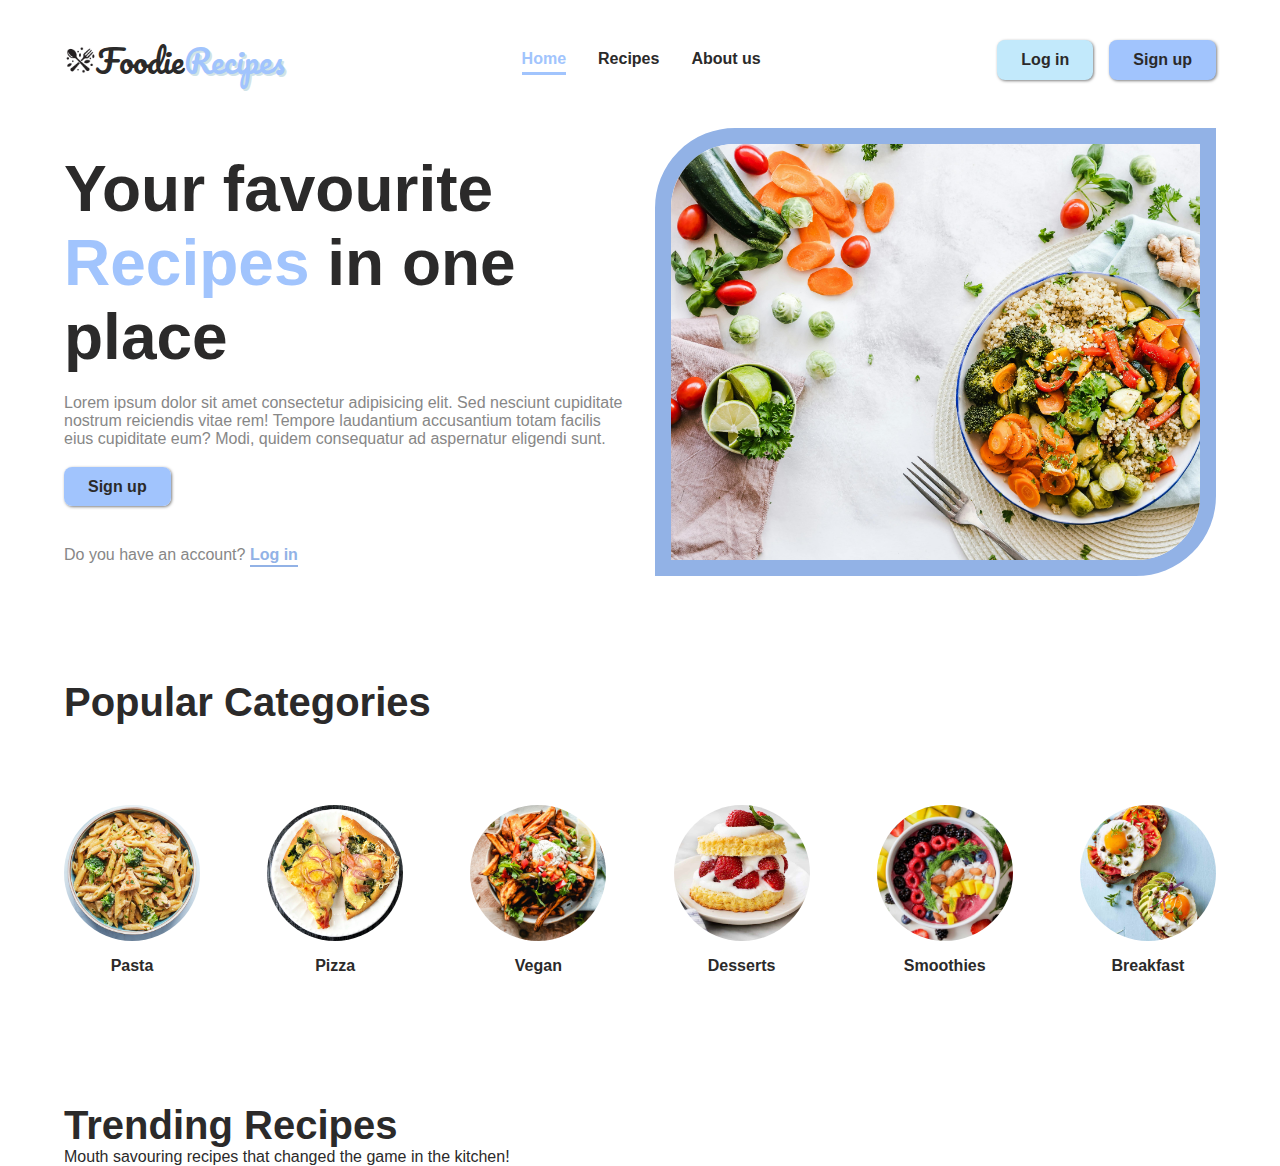
==== index.html @ ce4fb353 "categories section" ====
<!DOCTYPE html>
<html lang="en">
<head>
    <meta charset="UTF-8">
    <meta name="viewport" content="width=device-width, initial-scale=1.0">
    <link rel="stylesheet" href="https://cdnjs.cloudflare.com/ajax/libs/font-awesome/6.5.1/css/all.min.css" integrity="sha512-DTOQO9RWCH3ppGqcWaEA1BIZOC6xxalwEsw9c2QQeAIftl+Vegovlnee1c9QX4TctnWMn13TZye+giMm8e2LwA==" crossorigin="anonymous" referrerpolicy="no-referrer" />
    <link rel="stylesheet" href="/css/styles.css">
</head>
<body>
    <!-- NavBar -->
    <nav class="navbar">
        <div class="nav__container container flex-row div-center">
            <a href="index.html" class="nav__logo flex-row div-center"> <img src="/assets/foodie-logo.png" alt="logo"> Foodie<span>Recipes</span></a>
            <ul class="flex-row nav__items nav__details">
                <li class="nav__items-active home"><a href="/">Home</a></li>
                <li class="nav__items-inactive"><a href="/recipe.html">Recipes</a></li>
                <!-- <li><a href="/contact.html">Contact</a></li> -->
                <li class="nav__items-inactive"><a href="/about.html">About us</a></li>
            </ul>
            <ul class="flex-row nav__login nav__details">
                <li class="nav__login-btns flex-row nav__details">
                    <a href="sign-in.html" class="login__buttons login__btn">Log in</a>
                    <a href="sign-up.html" class="login__buttons signup__btn">Sign up</a>
                </li>
                <li class="nav__profile hidden">
                     <div class="avatar">
                         <img src="/assets/avatar2.jpg" alt="avatar" draggable="false" class="rounded">
                     </div>
                     <ul class="flex-column">
                         <li><a href="dashboard.html" class="nav__dash">Dashboard</a></li>
                         <li><a href="logout.html" class="nav__logout">Logout</a></li>
                     </ul>
                </li>
            </ul>
            <div class="nav__resp-btns">
                <button class="open__nav-btn"><i class="fa-solid fa-bars-staggered"></i></button>
                <button class="close__nav-btn hidden"><i class="fa-solid fa-xmark"></i></button>
            </div>
        </div>
    </nav>
     <!-- NavBar Ends-->
     <!--Header -->
     <header class="container header__container flex-row ">
         <section class="header__left">
             <h1>Your favourite <span> Recipes</span> in one place</h1>
             <p>Lorem ipsum dolor sit amet consectetur adipisicing elit. Sed nesciunt cupiditate nostrum reiciendis vitae rem! Tempore laudantium accusantium totam facilis eius cupiditate eum? Modi, quidem consequatur ad aspernatur eligendi sunt.</p>
                <a href="sign-up.html" class="header__login-btn div-center">Sign up</a>
             <p>Do you have an account? <a href="sign-in.html">Log in</a></p>

         </section>
         <section class="header__right flex-row div-center">
            <div>
               <img src="assets/headerimg.jpg" alt="header-img">
            </div>
       </section>

     </header>
     <!-- Header Ends -->
     <!-- categories section -->
     <section class="container categories__container cont__section">
         <h2>Popular Categories</h2>
         <section class="flex-row space-between cat-items ">
            <div class="flex-column div-center cat-item">
                <div>
                    <img src="assets/pasta.webp" alt="cat-img1">
                </div>
                <span>Pasta</span>
            </div>
            <div class="flex-column div-center cat-item">
                <div>
                    <img src="/assets/pizza.jpg" alt="cat-img2">
                </div>
                <span>Pizza</span>
            </div>
            <div class="flex-column div-center cat-item">
                <div>
                    <img src="assets/vegan.jpg" alt="cat-img3">
                </div>
                <span>Vegan</span>
            </div>
            <div class="flex-column div-center cat-item">
                <div>
                    <img src="assets/desserts.jpg" alt="cat-img4">
                </div>
                <span>Desserts</span>
            </div>
            <div class="flex-column div-center cat-item">
                <div>
                    <img src="assets/smoothie.jpg" alt="cat-img5">
                </div>
                <span>Smoothies</span>
            </div>
            <div class="flex-column div-center cat-item">
                <div>
                    <img src="assets/breakfast.jpg" alt="cat-img6">
                </div>
                <span>Breakfast</span>
            </div>
         </section>
     </section>
         <!-- categories section  Ends-->
         <!-- Trending categories -->
         <section class="container cont__section trending__container">
            <h2>Trending Recipes</h2>
            <p>Mouth savouring recipes that changed the game in the kitchen!</p>
            <section class="trending__recipes">
                 <div>
                    
                 </div>
            </section>
         </section>
         <!-- Trending categories Ends-->
     <script src="/javascript/main.js"></script>
</body>
</html>
---- css/styles.css ----
@import url('https://fonts.googleapis.com/css2?family=Pacifico&display=swap');

/* custom styling */
body, *{
    padding: 0;
    margin: 0;
    /* overflow-x: hidden; */
    box-sizing: border-box;
    text-decoration: none;
    color: #2b2a2a;
    list-style: none;
    appearance: none;
    outline: none;
}


:root {
    --pacifico: "Pacifico", cursive;
    --sky: linear-gradient(120deg, #a1c4fd 0%, #c2e9fb 100%);
    --transition: all 300ms ease;
    --container-width-lg: 90%;
    --container-width-md: 95%;
    --form-width: 40%;

}

body{
    font-family: "Inter", sans-serif; 
}

/* General styles */

img{
    width: 100%;
    height: 100%;
}

h1{
    font-size: 4rem;
}

h2{
    font-size: 2.5rem;
}

.rounded{
    border-radius: 50%;
}

.flex-row,.flex-column, .flex-wrap{
    display: flex;
}

.flex-row{
    flex-direction: row;
}

.flex-column{
    flex-direction: column;
}

.flex-wrap{
    flex-wrap: wrap;
}

.space-between{
    justify-content: space-between;
    width: 100%;
}

.div-center{
    justify-content: center;
    align-items: center;
}

.container{
    width: var(--container-width-lg);
    max-width: 1800px;
    margin-inline: auto;
}

.cont__section{
    margin-top: 8rem ;
}

.hidden, .nav__resp-btns{
    display: none;
}

/* Navbar style */

.nav__container{
    justify-content: space-between;
    padding: 2rem 0;
    position: relative;
}

.nav__container a{
    color: #2b2a2a;
}
.nav__logo{
    font-family: var(--pacifico);
    font-size: 2rem;
}
.nav__logo img{
    width: 2rem;
    height: 2rem;
}

.nav__logo span{
    color: #a1c4fd;
    text-shadow: 2px 2px #d0e3e7;
}

.nav__items{
  gap: 32px;
  font-weight: 600;
}

.nav__items li{
    position: relative;
    padding: 4px 0;
    transition: var(--transition);
}

  
.nav__items-inactive::after {
  content: '';
  position: absolute;
  bottom: 0;
  left: 0;
  height: 3px;
  width: 100%;
  background-color: #a1c4fd;
  transform-origin: center;
  transform: scaleX(0);
  transition: transform 300ms;
}

.nav__items-inactive:hover a, .nav__items-active a{
    color: #a1c4fd;
}
.nav__items-inactive:hover::after {
  
  transform: scaleX(1);
}
  
.nav__items-active{
border-bottom: 3px solid #a1c4fd ;
}

.login__buttons, .header__login-btn{
    border: none;
    border-radius: 8px;
    padding: 0.7rem 1.5rem;
    cursor: pointer;
    background: #a1c4fd;
    font-weight: 600;
    box-shadow:  1px 1px 3px rgba(0, 0, 0, 0.5);
    transition: var(--transition);
}


.login__btn{
    background: #c2e9fb;
    margin-right: 1rem;
}

.login__btn:hover{
border: 2px solid #a1c4fd;
}

.signup__btn:hover, .header__login-btn:hover{
    border: 2px solid #c2e9fb;
    background: #92b2e6;
}
 .avatar{
    width: 3rem;
    height: 3rem;
    border-radius: 50%;
    border: 0.2rem solid #a1c4fd;
}

.nav__profile{
    position: relative;
    cursor: pointer;
    
}


.nav__profile ul{
    position: absolute;
    top: 125%;
    right: 0;
    box-shadow:  0 5px 5px rgba(0, 0, 0, 0.4);
    background: #a1c4fd;
    border-radius: 12px;
    visibility: hidden;
    opacity: 0;
    transition: var(--transition);
}

.nav__profile:hover > ul {
    visibility: visible;
    opacity: 1;
}


.nav__profile ul li a{
    padding: 1rem;
    display: block;
    width: 100%;
    font-weight: 600;
    transition: var(--transition);
   
}

.nav__dash{
    border-top-left-radius: 12px;
    border-top-right-radius: 12px;  
}

.nav__logout{
    border-bottom-left-radius: 12px;
    border-bottom-right-radius: 12px;  
}


.nav__profile ul li a:hover{
background: #c2e9fb;
    
}

/* Header styles */

.header__container{
    margin-top: 2rem ;
    justify-content: space-between;
    gap: 30px;
}

.header__container section{
    flex-basis: 50%;
    height: 25rem;
}
.header__left h1 span{
    color: #a1c4fd;
}

.header__left p{
    margin: 20px 0 30px 0;
    color: #878787;
}

.header__left p+a+p{
  margin-top: 50px;
    color: #878787;
}

.header__left p+a+p > a{
   color: #92b2e6;
   font-weight: 700;
   border-bottom: 2px solid #92b2e6;
   padding-bottom: 2px;
  }

  .header__right div{
    height:28rem ;
    width: 100%;
    border: 1rem solid #92b2e6;
    border-top-left-radius: 5rem;
    border-bottom-right-radius:5rem ;
    overflow: hidden;
  }

  .header__right div img{
    object-fit: cover;
}

  .header__right div:hover img{
  filter: saturate(0);
  transition: filter 500ms ease;
  }


  /* Categories section */
  .cat-items{
    margin-top: 5rem;
  }

  .cat-item{
    gap: 1rem;
    font-weight: bold;
  }

  .cat-item div{
    width: 8.5rem;
    height: 8.5rem;
  }

  .cat-item div, .cat-item div>img{
    border-radius: 50%;
  }



/* Media queries medium devices */
@media screen and (max-width: 1024px) {
    h1{
        font-size: 3rem;
     }

     h2{
        font-size: 1.7rem;
     }
    .container{
        width: var(--container-width-md);
    }

    .cont__section{
        margin-top: 4rem ;
    }

    /* navbar */
    .nav__container{
        padding: 1.25rem 0;
    }
    .nav__resp-btns{
             display: block;
    }

    .nav__resp-btns button{
        background: #c2e9fb;
        font-size: 1.5rem;
        border: none;
         cursor: pointer;
         width: 2.5rem;
         height: 2.5rem;
         border-radius: 50%;
         transition: var(--transition);
    }

    .nav__resp-btns i{
        color: #92b2e6; 
      
    }

    .nav__resp-btns button:hover{
        background: #afd3e2;
    }

    .nav__resp-btns button:hover i{
        color: #7d98c4; 
    }

    .nav__items,  .nav__login, .nav__login-btns{
        display: none;
      flex-direction: column; 
      align-items: center; 
      gap: 20px;
      position: absolute;
      top: 100%;
      right: 0px;
      width: 100%;
      background: #c2e9fb;
      transition: var(--transition);
    }

  .nav__items,  .nav__login{
        padding-top:20px 
    }

    .nav__items li{
        padding: 0;
    }

    .nav__login{
        position: absolute;
       top: 215%;
    }
   .login__btn{
        margin: auto;
    }

    .nav__items-inactive::after {
        content: none;
      }

      .nav__items-active, .nav__items-active a{
        border-bottom: none;
        color: black;
    }

    .login__buttons, .login__btn, .login__btn:hover,   .signup__btn:hover {
        border: none;
        padding: 0;
        background: transparent;
        color: black;
        box-shadow:  none;
        margin: 0;
    }
    
    .signup__btn, .nav__profile{
        padding-bottom: 20px;
    }

    .nav__profile ul{
        right: -50%;
    }

    /* Header styles */
    .header__container{
       flex-direction: column-reverse;
    }

    .header__container p, .header__left p+a+p{
        margin: 1rem 0;
    }

    .header__login-btn{
        display: flex;
        padding: 12px ;
        width: 106px;
        margin: 1rem 0;
    }

    /*____ Categories styles____ */

    .cat-items{
        margin-top: 3rem;
        justify-content: flex-start;
        flex-wrap: wrap;
        gap: 2rem;
    }

    .cat-item div{
        width: 6rem;
        height: 6rem;
      }

      
}

/* Media queries small devices */
@media screen and (max-width: 500px) {
    h1{
        font-size: 2rem;
    }

    h2{
        font-size: 1.5rem;
    }
    p, .cat-item>span{
        font-size: 14px;
        line-height: 1.5;
    }

    .cont__section{
        margin-top: 2rem ;
    }
    /* Navbar */
    .nav__logo{
        font-size: 1.5rem;
    }
    .nav__logo img{
        width: 1.5rem;
        height: 1.5rem;
    }

    .nav__resp-btns button{
        font-size: 1rem;
         width: 2rem;
         height: 2rem;
    }

    .nav__login{
       top: 235%;
    }

    /* Header styles */
 .header__right div{
    max-height: 20rem;
      }

      /*____ Categories styles____ */
    .cat-item div{
        width: 4.8rem;
        height: 4.8rem;
      }


}
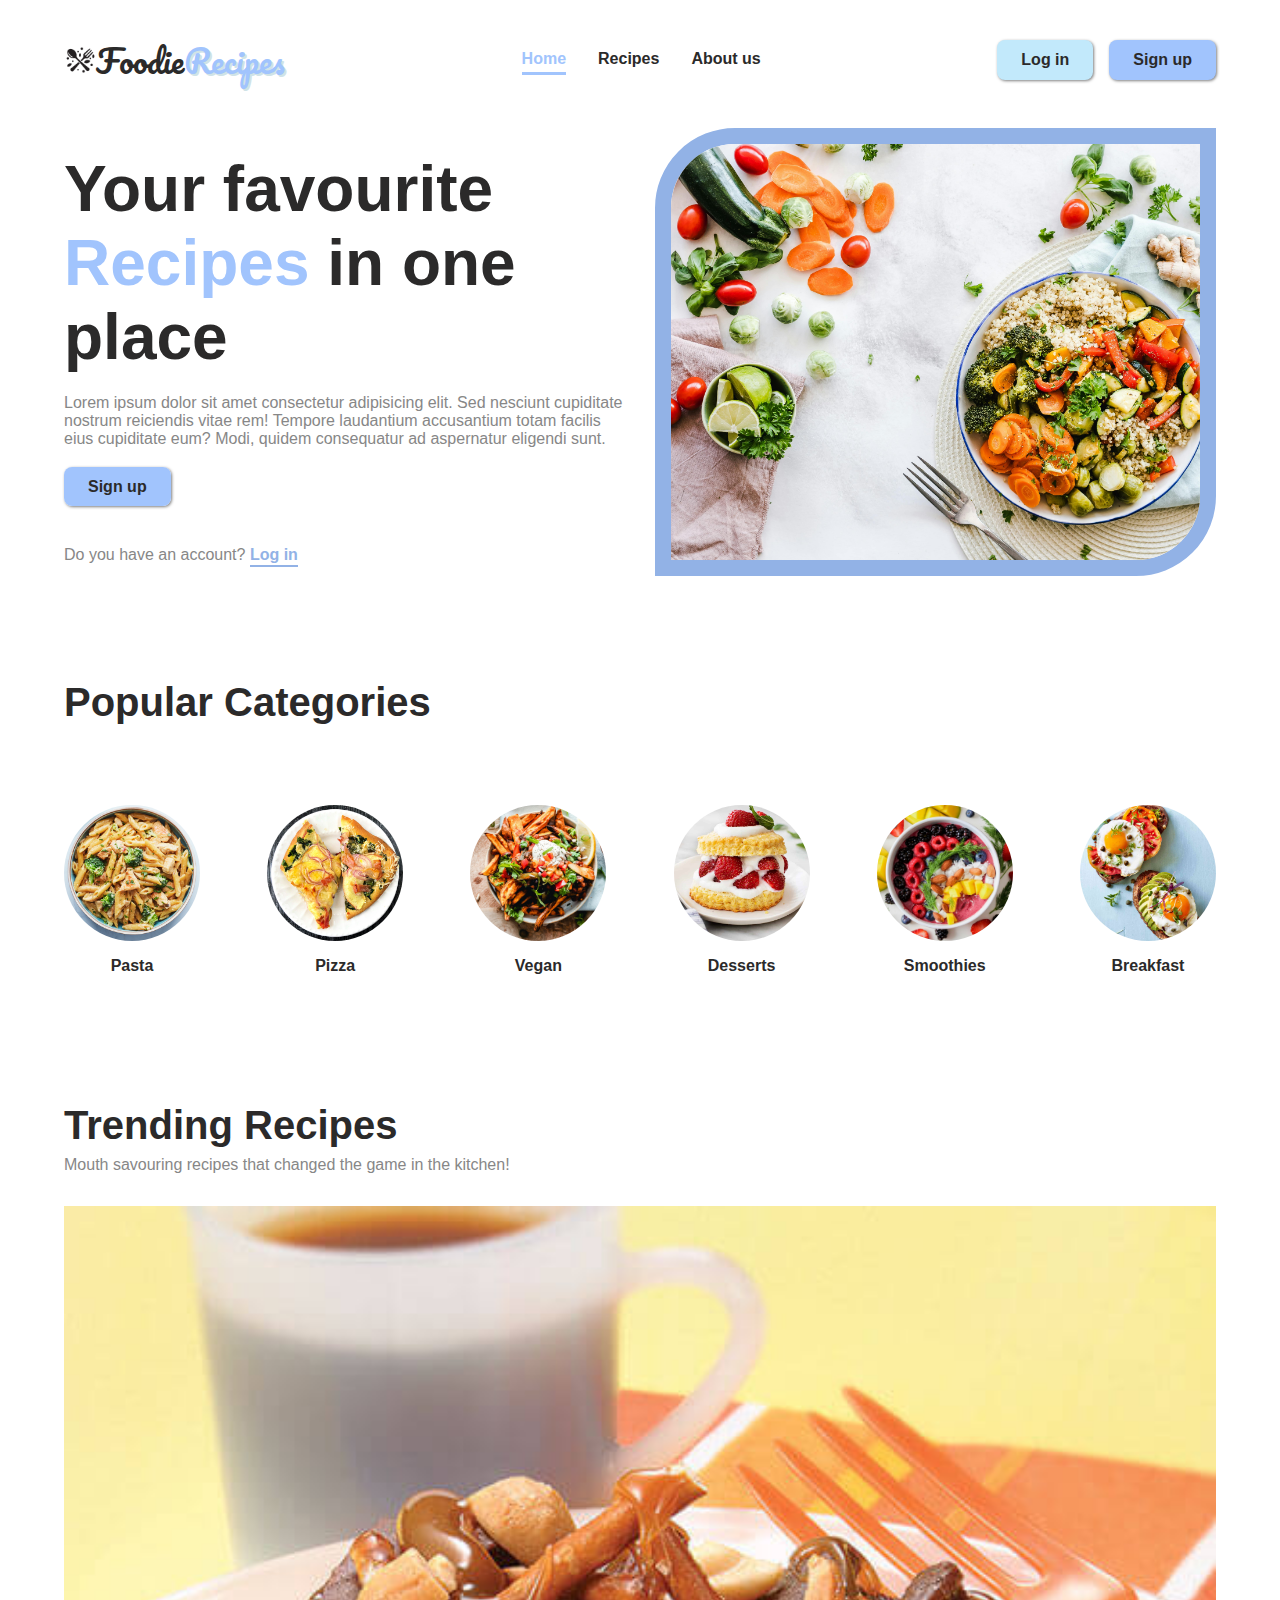
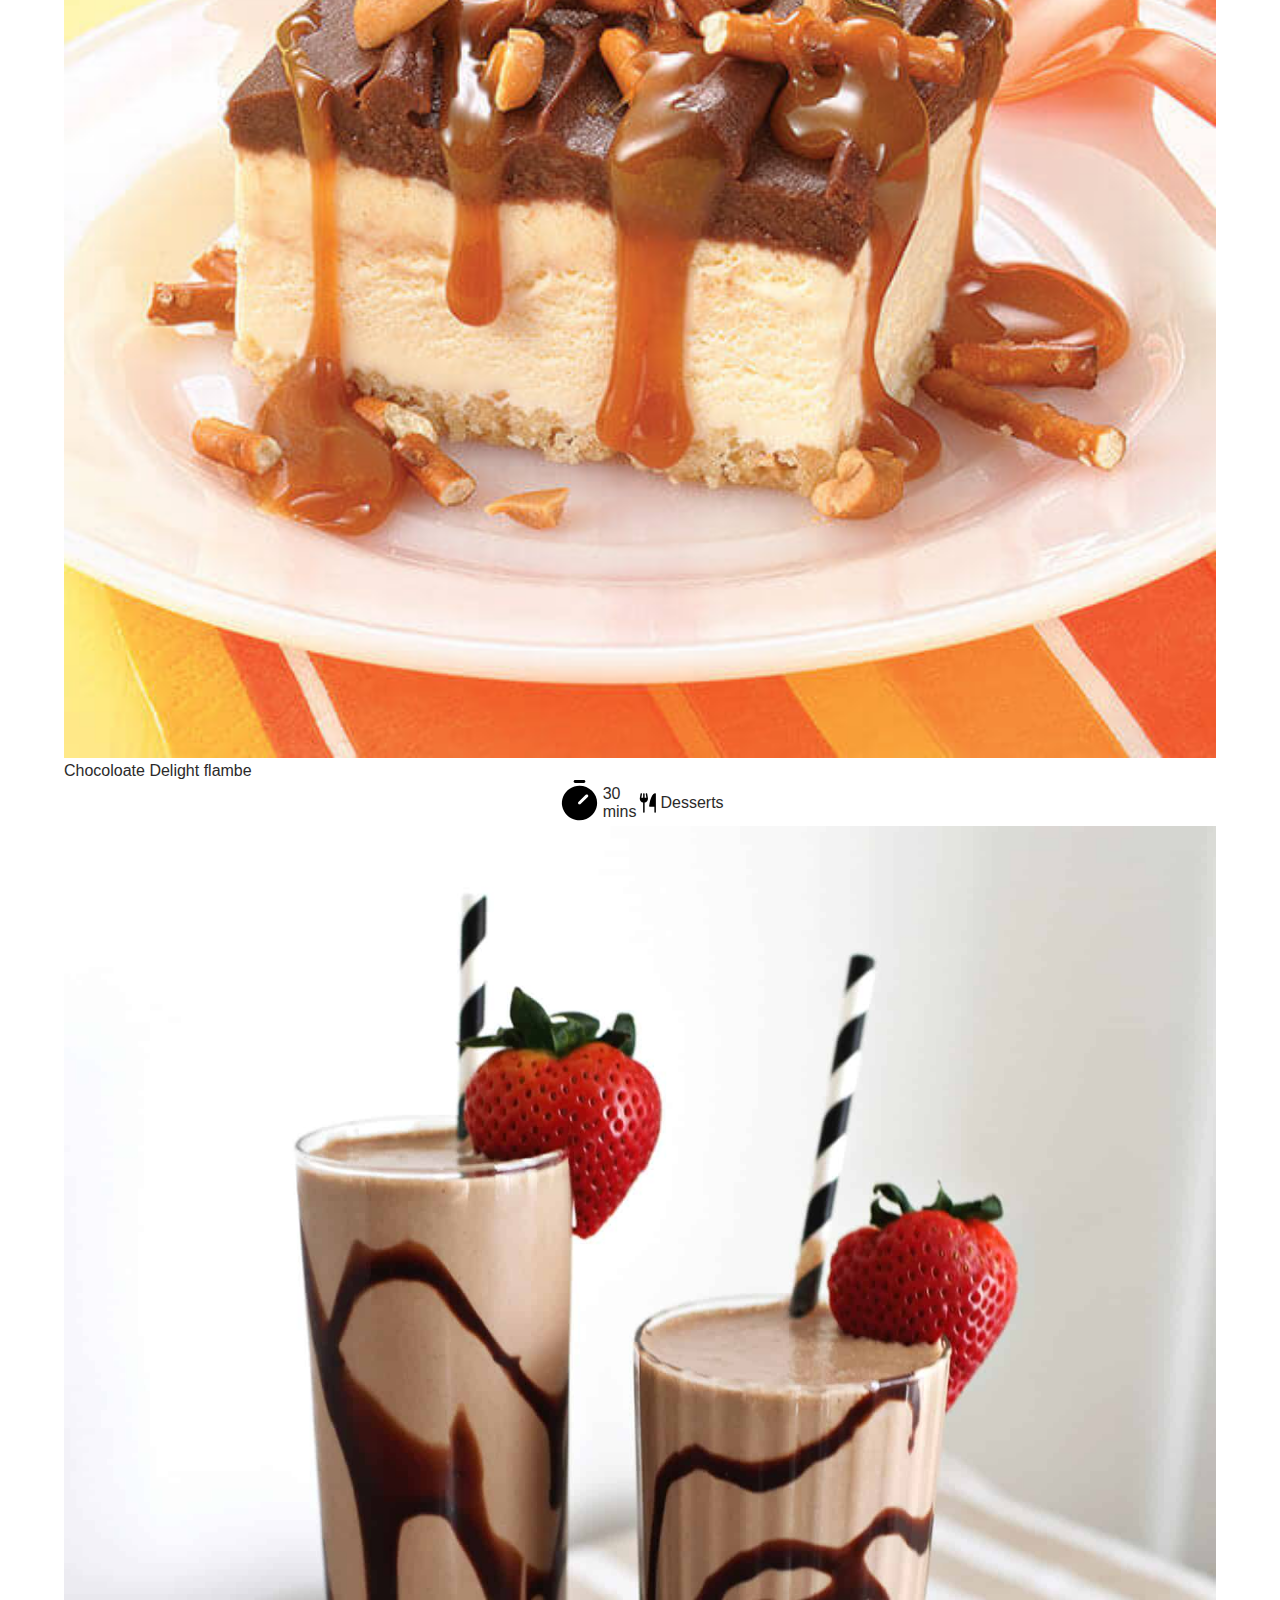
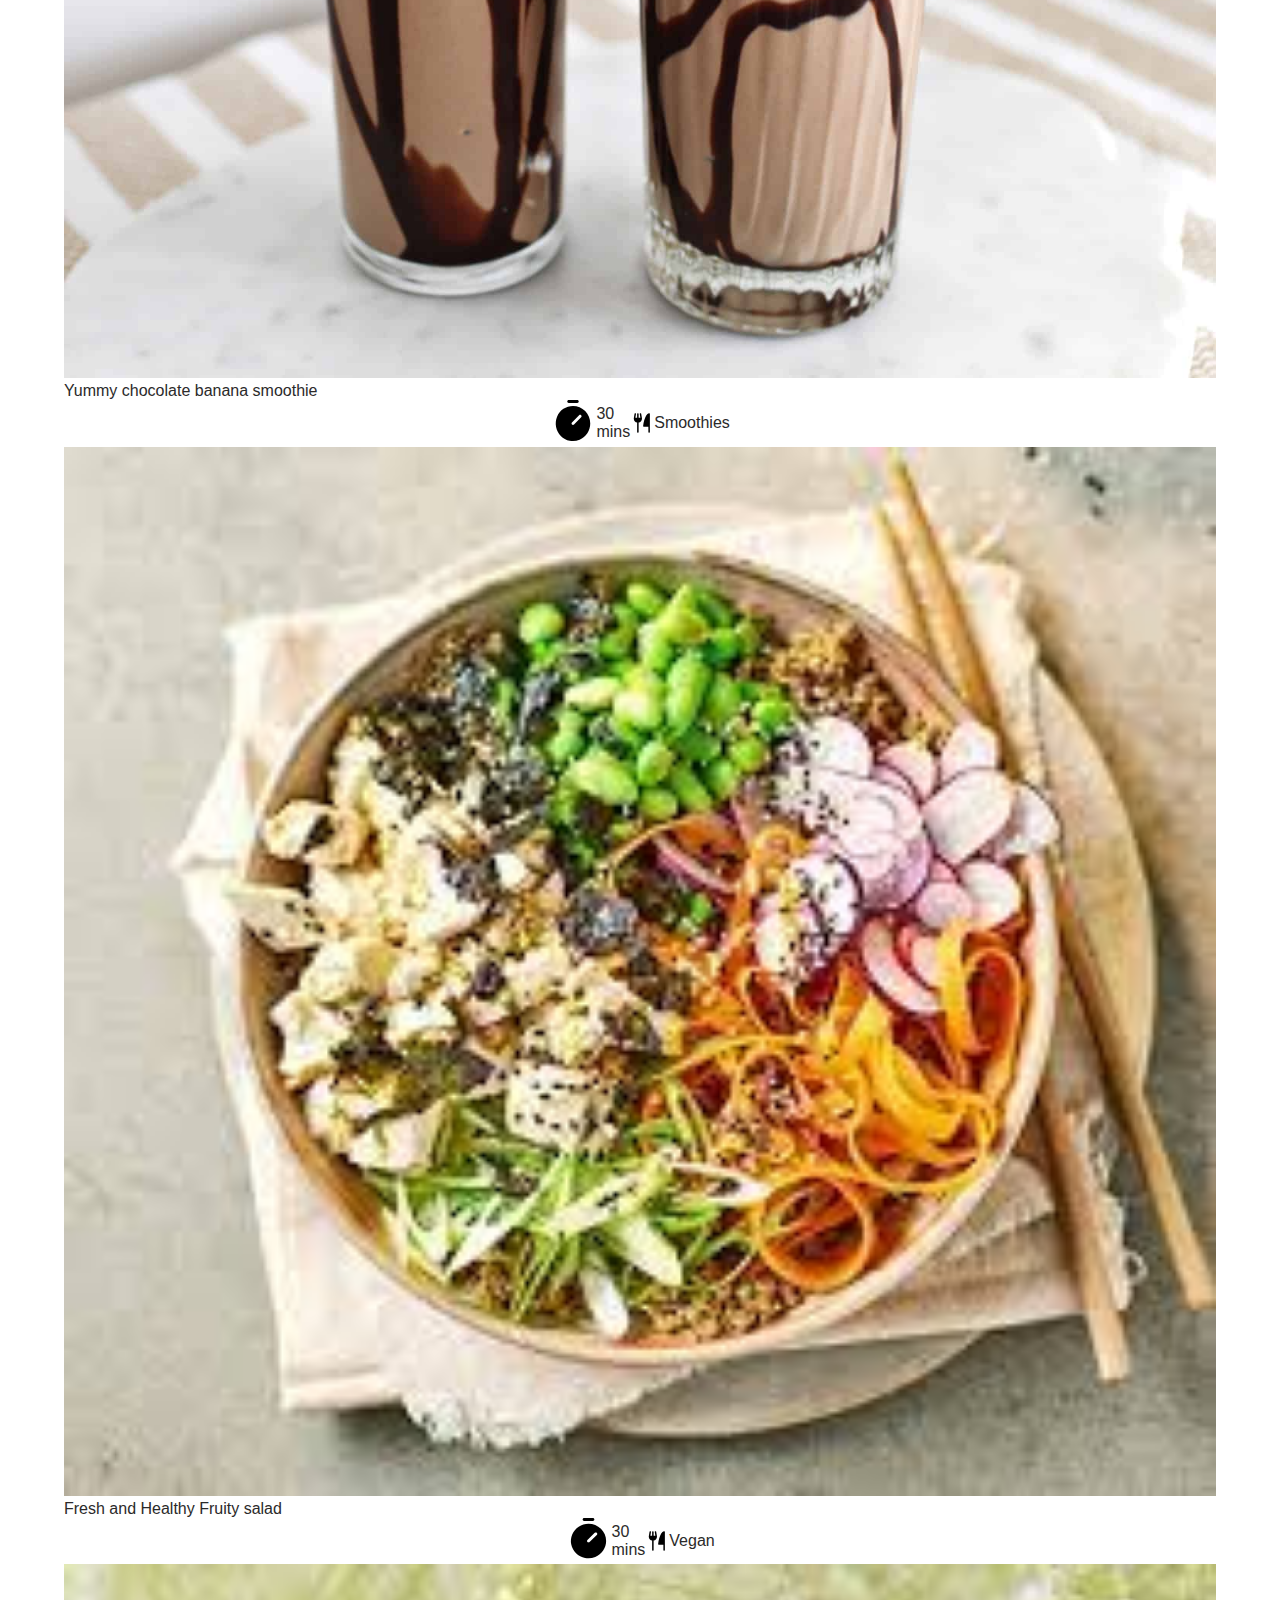
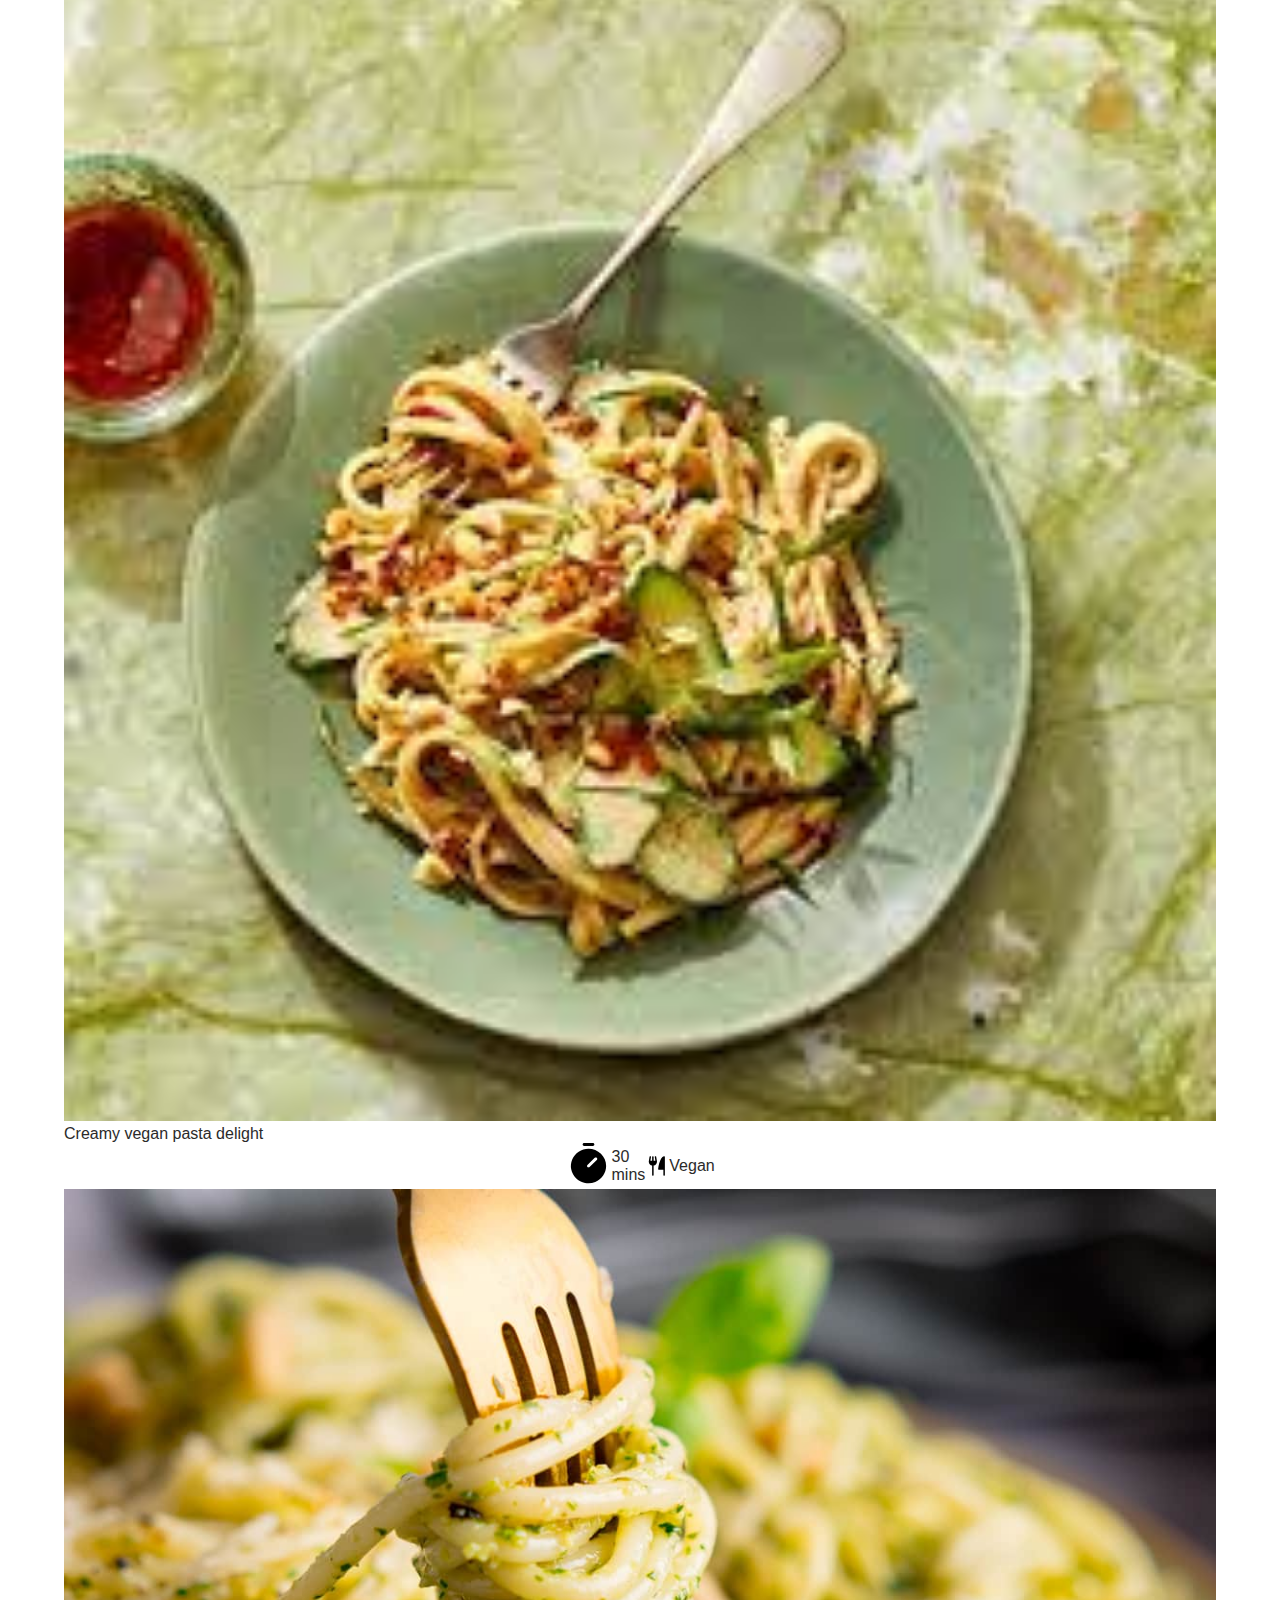
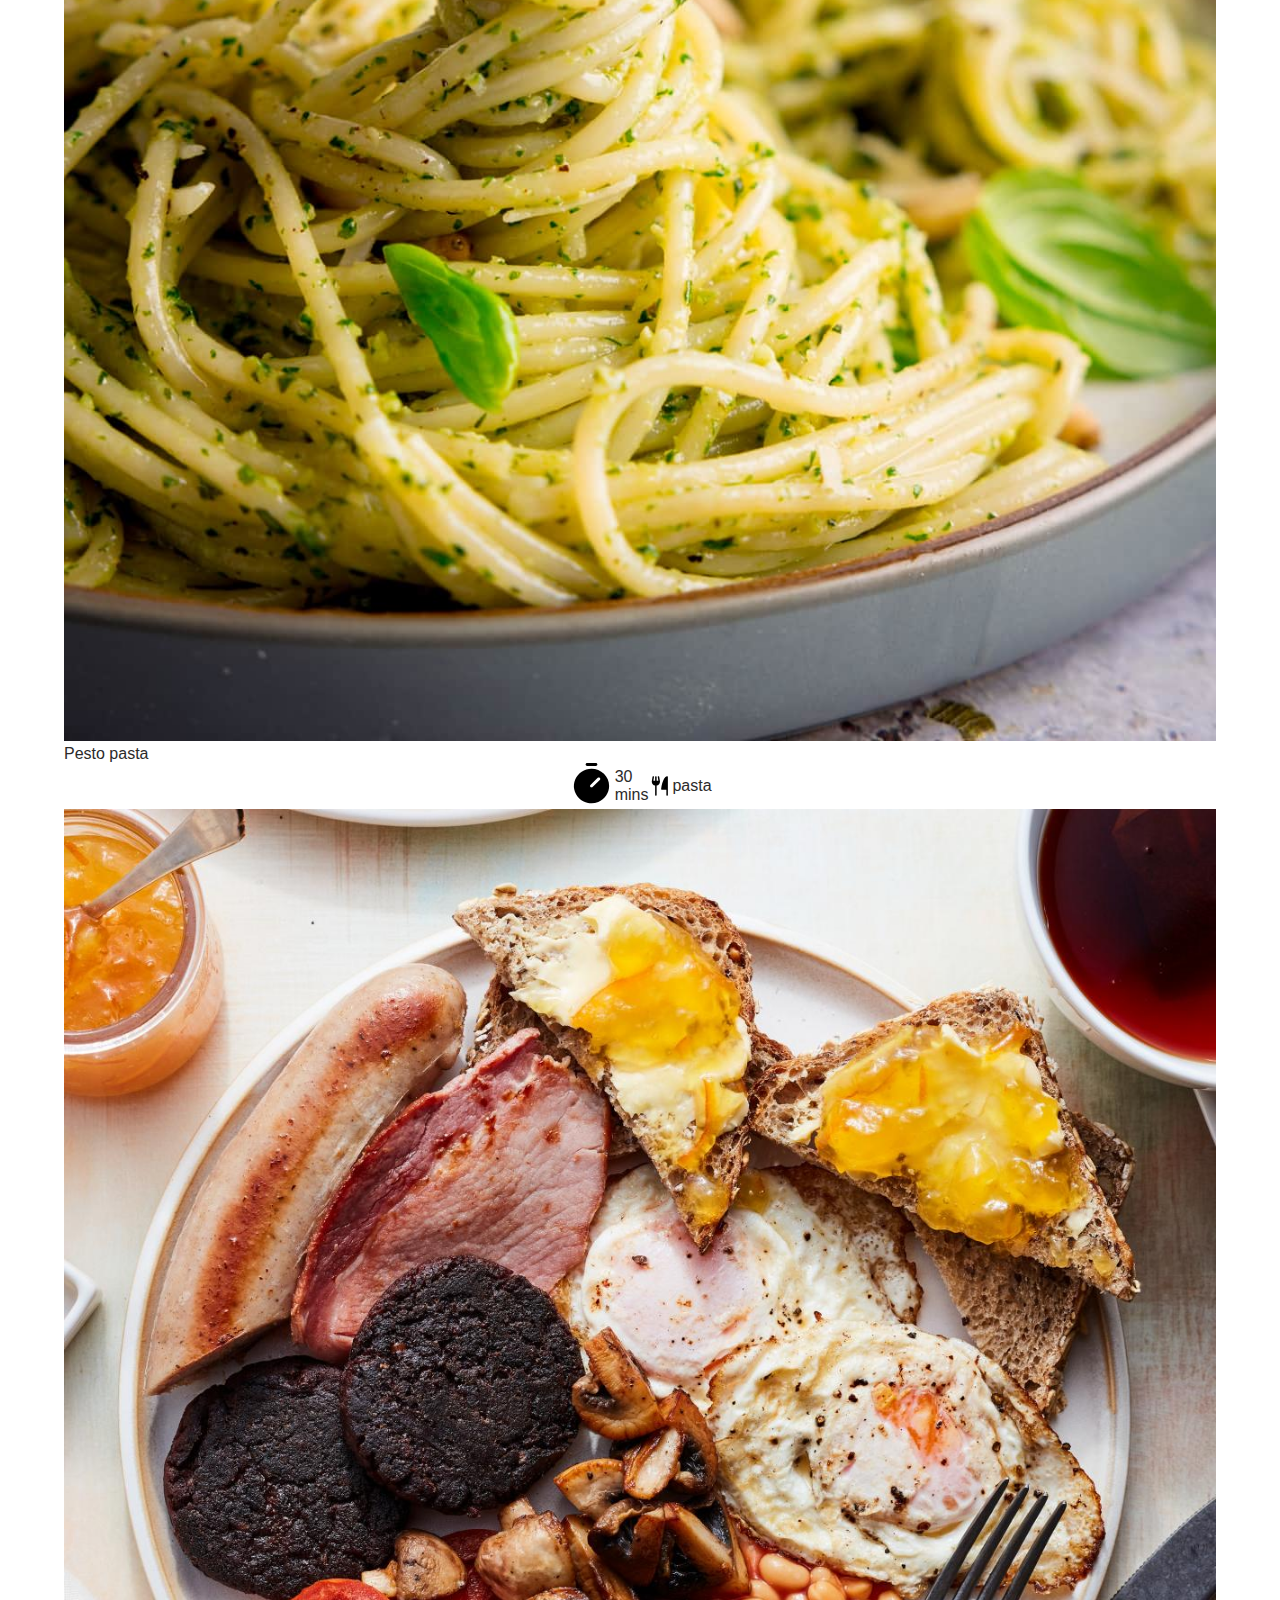
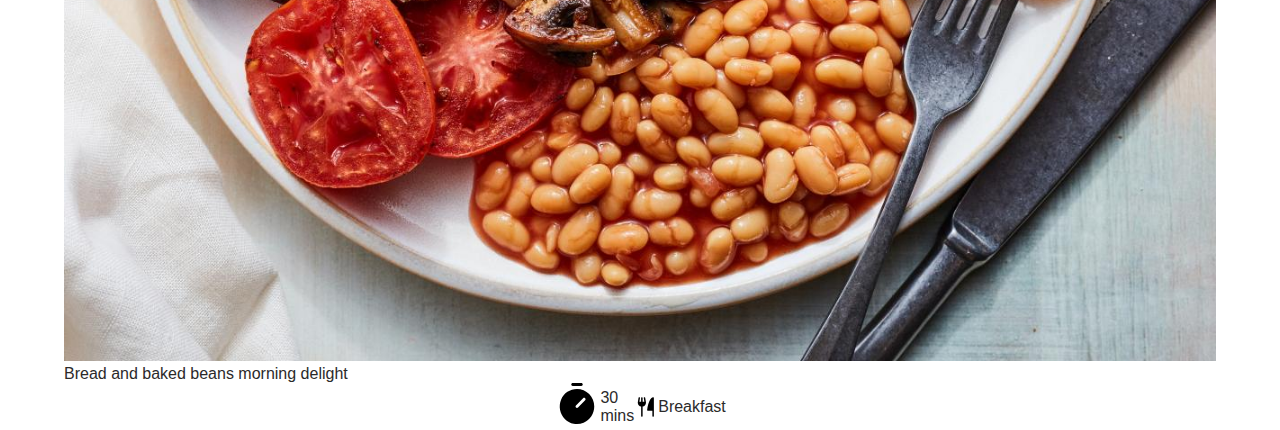
==== commit 7ed18d19: "trending section" ====
--- a/index.html
+++ b/index.html
@@ -43,9 +43,9 @@
      <header class="container header__container flex-row ">
          <section class="header__left">
              <h1>Your favourite <span> Recipes</span> in one place</h1>
-             <p>Lorem ipsum dolor sit amet consectetur adipisicing elit. Sed nesciunt cupiditate nostrum reiciendis vitae rem! Tempore laudantium accusantium totam facilis eius cupiditate eum? Modi, quidem consequatur ad aspernatur eligendi sunt.</p>
+             <p class="cont__text">Lorem ipsum dolor sit amet consectetur adipisicing elit. Sed nesciunt cupiditate nostrum reiciendis vitae rem! Tempore laudantium accusantium totam facilis eius cupiditate eum? Modi, quidem consequatur ad aspernatur eligendi sunt.</p>
                 <a href="sign-up.html" class="header__login-btn div-center">Sign up</a>
-             <p>Do you have an account? <a href="sign-in.html">Log in</a></p>
+             <p class="cont__text">Do you have an account? <a href="sign-in.html">Log in</a></p>
 
          </section>
          <section class="header__right flex-row div-center">
@@ -102,10 +102,109 @@
          <!-- Trending categories -->
          <section class="container cont__section trending__container">
             <h2>Trending Recipes</h2>
-            <p>Mouth savouring recipes that changed the game in the kitchen!</p>
+            <p class="cont__text">Mouth savouring recipes that changed the game in the kitchen!</p>
             <section class="trending__recipes">
-                 <div>
-                    
+                 <div class="trending__recipe">
+                    <div class="recipe_like"> <i class="fa-solid fa-heart"></i></div>
+                     <div class="trending__recipe-imagecont">
+                        <img src="assets/recipe1.jpg" alt="recipe-img">
+                     </div>
+                     <span class="recipe-title">Chocoloate Delight flambe</span>
+                     <div class="flex-row div-center recipe-details">
+                           <div class="flex-row div-center ">
+                               <img src="assets/Timer.svg" alt="timer">
+                               <span class="recipe-time">30 mins</span>
+                           </div>
+                           <div class="flex-row div-center ">
+                            <img src="assets/ForkKnife.svg" alt="timer">
+                            <span class="recipe-category">Desserts</span>
+                        </div>
+                     </div>
+                 </div>
+                 <div class="trending__recipe">
+                    <div class="recipe_like"> <i class="fa-solid fa-heart"></i></div>
+                     <div class="trending__recipe-imagecont">
+                        <img src="assets/recipe2.jpg" alt="recipe-img">
+                     </div>
+                     <span class="recipe-title">Yummy chocolate banana smoothie</span>
+                     <div class="flex-row div-center recipe-details">
+                           <div class="flex-row div-center ">
+                               <img src="assets/Timer.svg" alt="timer">
+                               <span class="recipe-time">30 mins</span>
+                           </div>
+                           <div class="flex-row div-center ">
+                            <img src="assets/ForkKnife.svg" alt="timer">
+                            <span class="recipe-category">Smoothies</span>
+                        </div>
+                     </div>
+                 </div>
+                 <div class="trending__recipe">
+                    <div class="recipe_like"> <i class="fa-solid fa-heart"></i></div>
+                     <div class="trending__recipe-imagecont">
+                        <img src="assets/recipe3.jpg" alt="recipe-img">
+                     </div>
+                     <span class="recipe-title">Fresh and Healthy Fruity salad</span>
+                     <div class="flex-row div-center recipe-details">
+                           <div class="flex-row div-center ">
+                               <img src="assets/Timer.svg" alt="timer">
+                               <span class="recipe-time">30 mins</span>
+                           </div>
+                           <div class="flex-row div-center ">
+                            <img src="assets/ForkKnife.svg" alt="timer">
+                            <span class="recipe-category">Vegan</span>
+                        </div>
+                     </div>
+                 </div>
+                 <div class="trending__recipe">
+                    <div class="recipe_like"> <i class="fa-solid fa-heart"></i></div>
+                     <div class="trending__recipe-imagecont">
+                        <img src="assets/recipe4.jpg" alt="recipe-img">
+                     </div>
+                     <span class="recipe-title">Creamy vegan pasta delight</span>
+                     <div class="flex-row div-center recipe-details">
+                           <div class="flex-row div-center ">
+                               <img src="assets/Timer.svg" alt="timer">
+                               <span class="recipe-time">30 mins</span>
+                           </div>
+                           <div class="flex-row div-center ">
+                            <img src="assets/ForkKnife.svg" alt="timer">
+                            <span class="recipe-category">Vegan</span>
+                        </div>
+                     </div>
+                 </div>
+                 <div class="trending__recipe">
+                    <div class="recipe_like"> <i class="fa-solid fa-heart"></i></div>
+                     <div class="trending__recipe-imagecont">
+                        <img src="assets/recipe5.jpg" alt="recipe-img">
+                     </div>
+                     <span class="recipe-title">Pesto pasta</span>
+                     <div class="flex-row div-center recipe-details">
+                           <div class="flex-row div-center ">
+                               <img src="assets/Timer.svg" alt="timer">
+                               <span class="recipe-time">30 mins</span>
+                           </div>
+                           <div class="flex-row div-center ">
+                            <img src="assets/ForkKnife.svg" alt="timer">
+                            <span class="recipe-category">pasta</span>
+                        </div>
+                     </div>
+                 </div>
+                 <div class="trending__recipe">
+                    <div class="recipe_like"> <i class="fa-solid fa-heart"></i></div>
+                     <div class="trending__recipe-imagecont">
+                        <img src="assets/recipe6.jpeg" alt="recipe-img">
+                     </div>
+                     <span class="recipe-title">Bread and baked beans morning delight</span>
+                     <div class="flex-row div-center recipe-details">
+                           <div class="flex-row div-center ">
+                               <img src="assets/Timer.svg" alt="timer">
+                               <span class="recipe-time">30 mins</span>
+                           </div>
+                           <div class="flex-row div-center ">
+                            <img src="assets/ForkKnife.svg" alt="timer">
+                            <span class="recipe-category">Breakfast</span>
+                        </div>
+                     </div>
                  </div>
             </section>
          </section>
--- a/css/styles.css
+++ b/css/styles.css
@@ -81,6 +81,10 @@
 
 .cont__section{
     margin-top: 8rem ;
+}
+
+.cont__text{
+    color: #878787;
 }
 
 .hidden, .nav__resp-btns{
@@ -249,12 +253,10 @@
 
 .header__left p{
     margin: 20px 0 30px 0;
-    color: #878787;
 }
 
 .header__left p+a+p{
   margin-top: 50px;
-    color: #878787;
 }
 
 .header__left p+a+p > a{
@@ -302,6 +304,10 @@
     border-radius: 50%;
   }
 
+  /* Trending Recipes Section */
+.trending__container p{ 
+margin: 0.5rem 0 2rem 0;
+}
 
 
 /* Media queries medium devices */
@@ -438,6 +444,14 @@
         height: 6rem;
       }
 
+      .cat-item div img{
+        cursor: pointer;
+    }
+    .cat-item div>img:hover{
+        filter: saturate(0);
+        transition: filter 500ms ease;
+    }
+
       
 }
 
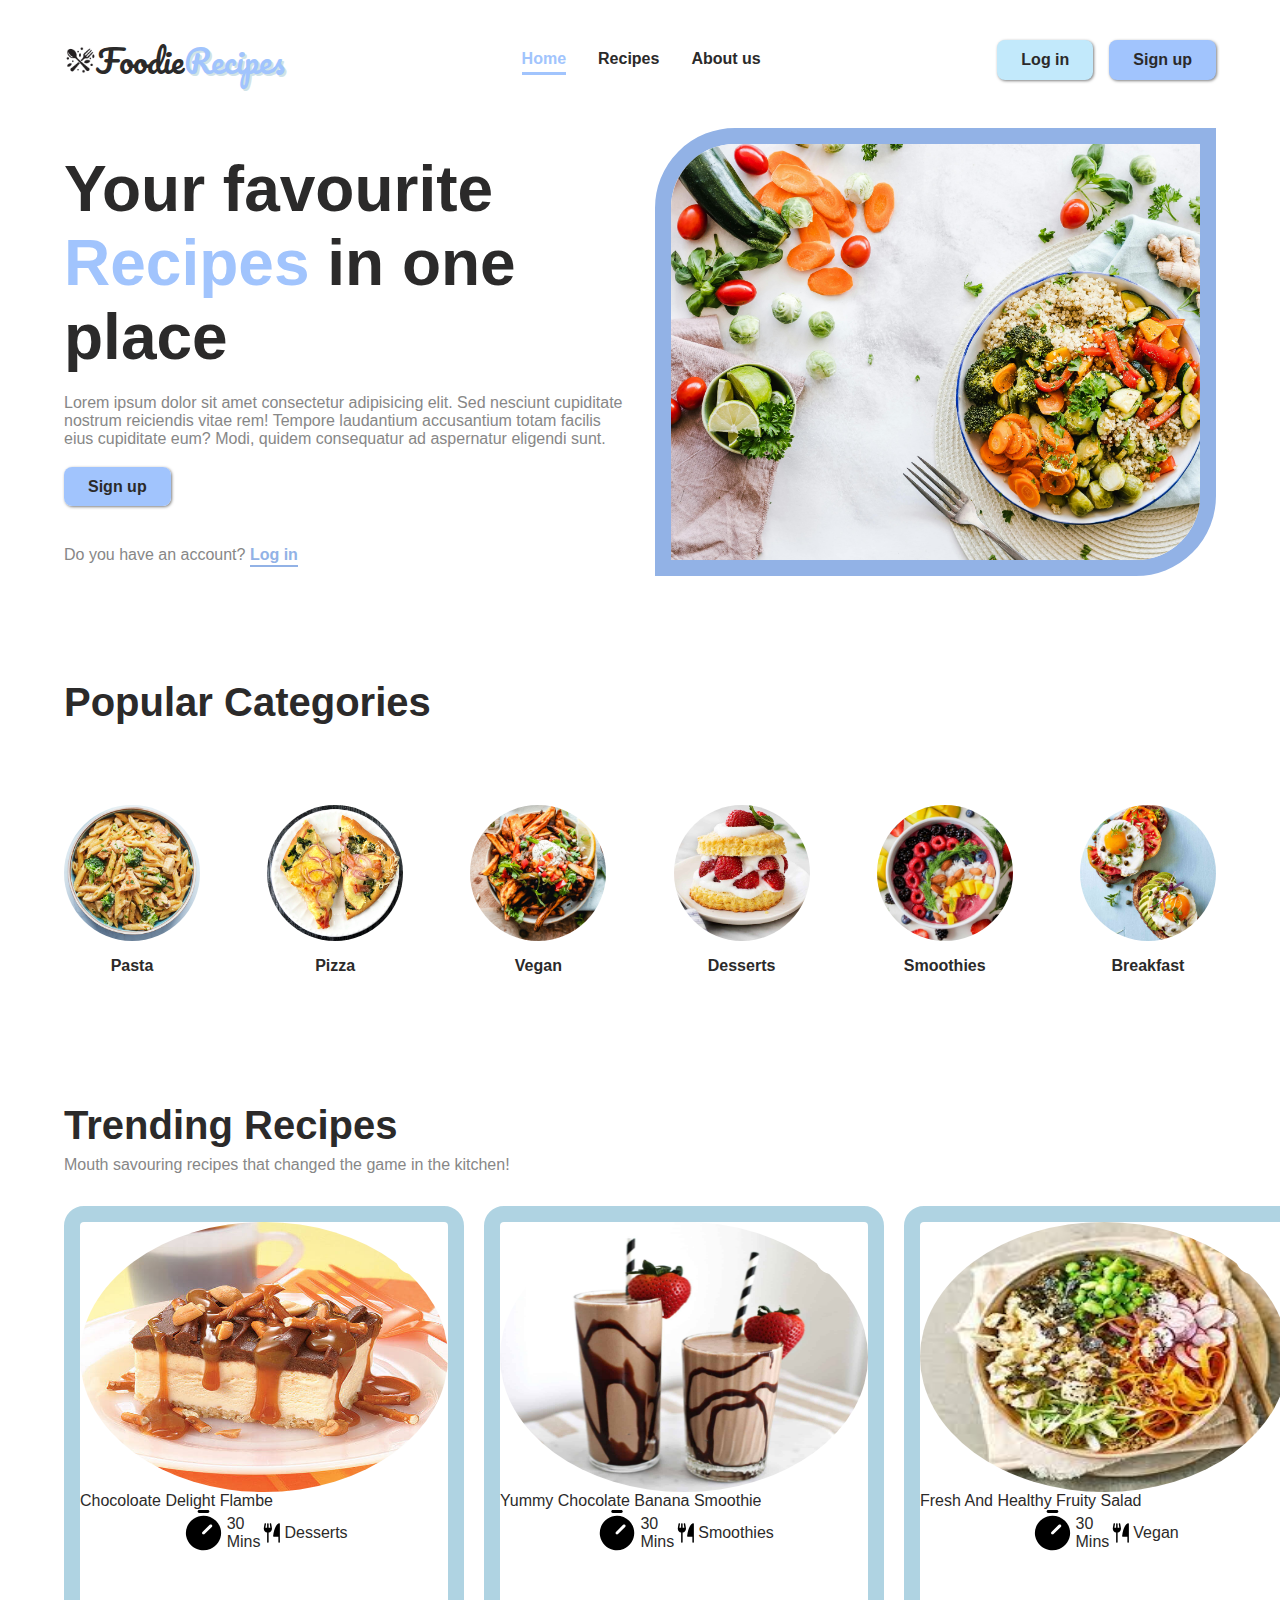
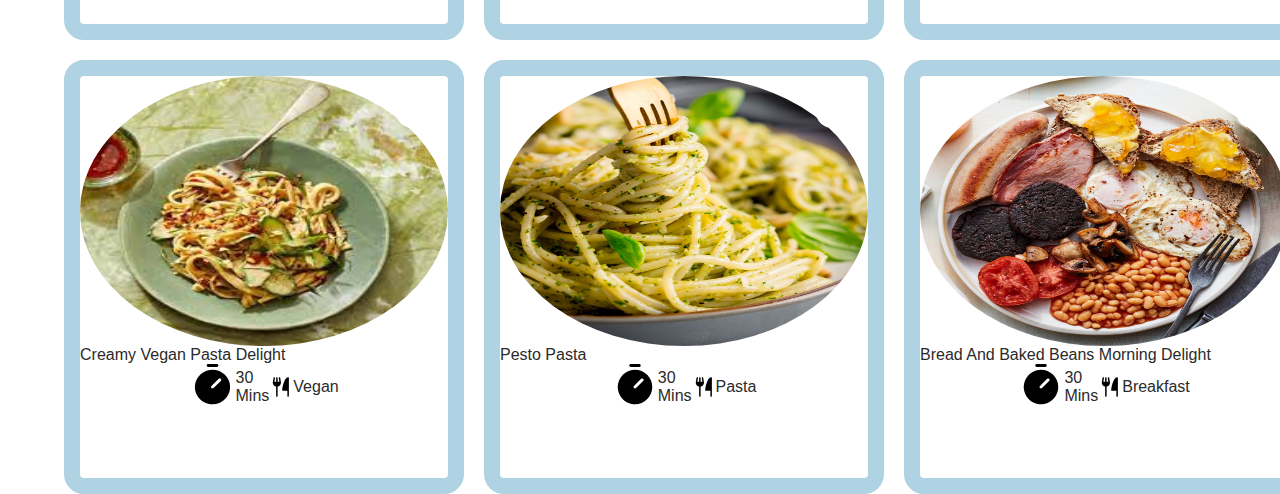
==== commit 134ac974: "trending section" ====
--- a/index.html
+++ b/index.html
@@ -105,7 +105,7 @@
             <p class="cont__text">Mouth savouring recipes that changed the game in the kitchen!</p>
             <section class="trending__recipes">
                  <div class="trending__recipe">
-                    <div class="recipe_like"> <i class="fa-solid fa-heart"></i></div>
+                    <div class="recipe_like  flex-row div-center recipe_like-clicked" > <i class="fa-solid fa-heart"></i></div>
                      <div class="trending__recipe-imagecont">
                         <img src="assets/recipe1.jpg" alt="recipe-img">
                      </div>
@@ -122,7 +122,7 @@
                      </div>
                  </div>
                  <div class="trending__recipe">
-                    <div class="recipe_like"> <i class="fa-solid fa-heart"></i></div>
+                    <div class="recipe_like  flex-row div-center"> <i class="fa-solid fa-heart"></i></div>
                      <div class="trending__recipe-imagecont">
                         <img src="assets/recipe2.jpg" alt="recipe-img">
                      </div>
@@ -139,7 +139,7 @@
                      </div>
                  </div>
                  <div class="trending__recipe">
-                    <div class="recipe_like"> <i class="fa-solid fa-heart"></i></div>
+                    <div class="recipe_like  flex-row div-center"> <i class="fa-solid fa-heart"></i></div>
                      <div class="trending__recipe-imagecont">
                         <img src="assets/recipe3.jpg" alt="recipe-img">
                      </div>
@@ -156,7 +156,7 @@
                      </div>
                  </div>
                  <div class="trending__recipe">
-                    <div class="recipe_like"> <i class="fa-solid fa-heart"></i></div>
+                    <div class="recipe_like  flex-row div-center"> <i class="fa-solid fa-heart"></i></div>
                      <div class="trending__recipe-imagecont">
                         <img src="assets/recipe4.jpg" alt="recipe-img">
                      </div>
@@ -173,7 +173,7 @@
                      </div>
                  </div>
                  <div class="trending__recipe">
-                    <div class="recipe_like"> <i class="fa-solid fa-heart"></i></div>
+                    <div class="recipe_like  flex-row div-center"> <i class="fa-solid fa-heart"></i></div>
                      <div class="trending__recipe-imagecont">
                         <img src="assets/recipe5.jpg" alt="recipe-img">
                      </div>
@@ -190,7 +190,7 @@
                      </div>
                  </div>
                  <div class="trending__recipe">
-                    <div class="recipe_like"> <i class="fa-solid fa-heart"></i></div>
+                    <div class="recipe_like  flex-row div-center"> <i class="fa-solid fa-heart"></i></div>
                      <div class="trending__recipe-imagecont">
                         <img src="assets/recipe6.jpeg" alt="recipe-img">
                      </div>
--- a/css/styles.css
+++ b/css/styles.css
@@ -309,7 +309,55 @@
 margin: 0.5rem 0 2rem 0;
 }
 
-
+.trending__recipes{
+    display: grid;
+    grid-template-columns: repeat(3, 1fr);
+    justify-content: space-between;
+    gap: 20px;
+    text-transform: capitalize;
+}
+
+.trending__recipe{
+    width: 400px;
+    height: 434px;
+    max-height: 434px;
+    border: 1rem solid #afd3e2;
+    position: relative;
+}
+
+.trending__recipe{
+    border-radius: 20px;
+}
+
+.recipe_like{
+position: absolute;
+top: 20px;
+right: 20px;
+background: #FFFFFF;
+width: 2rem;
+height: 2rem;
+border-radius: 50%;
+}
+
+.trending__recipe-imagecont img{
+    border-radius: 50%;
+}
+
+.recipe_like i{
+    color: #DBE2E5;
+    }
+.recipe_like-clicked i{
+    color: #FF6363;
+    }
+.trending__recipe-imagecont{
+    width: 100%;
+    height: 270px;
+    overflow: hidden;
+}
+
+.trending__recipe-imagecont img{
+ object-fit: fill;
+}
 /* Media queries medium devices */
 @media screen and (max-width: 1024px) {
     h1{
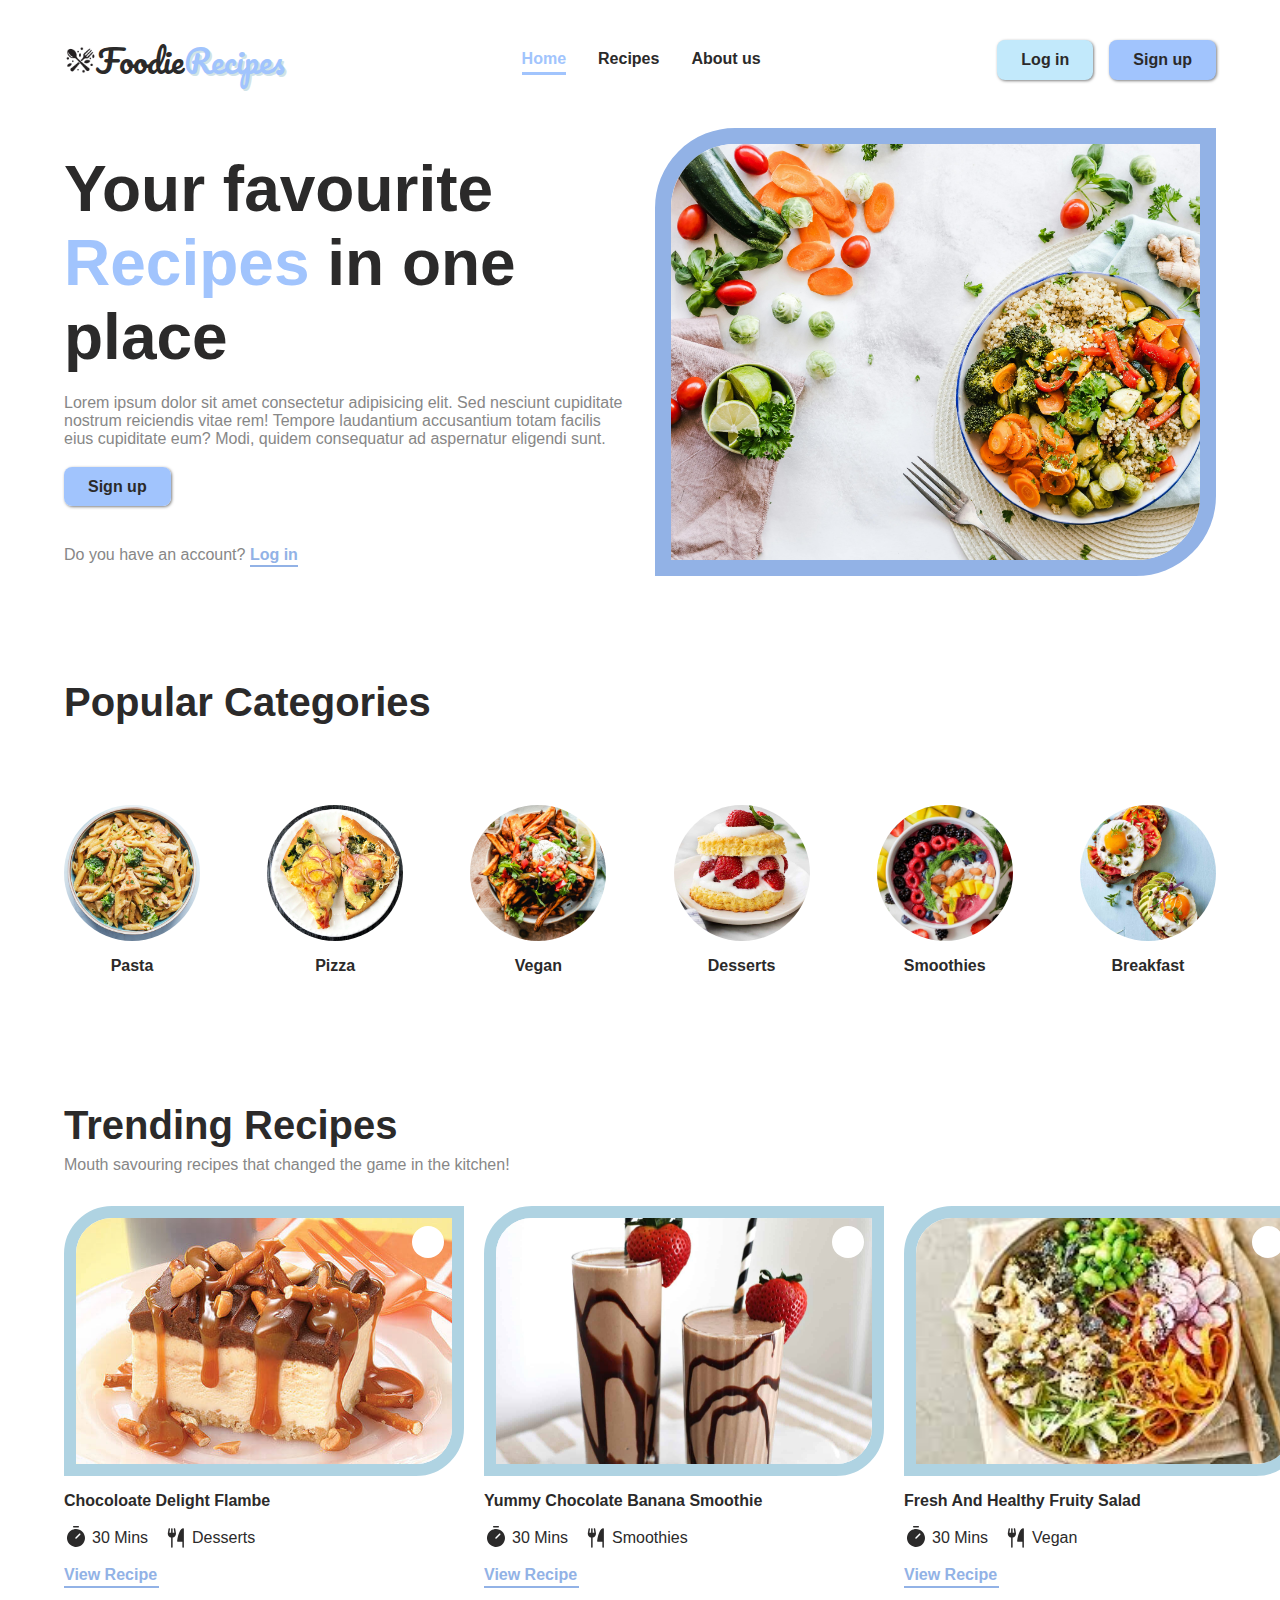
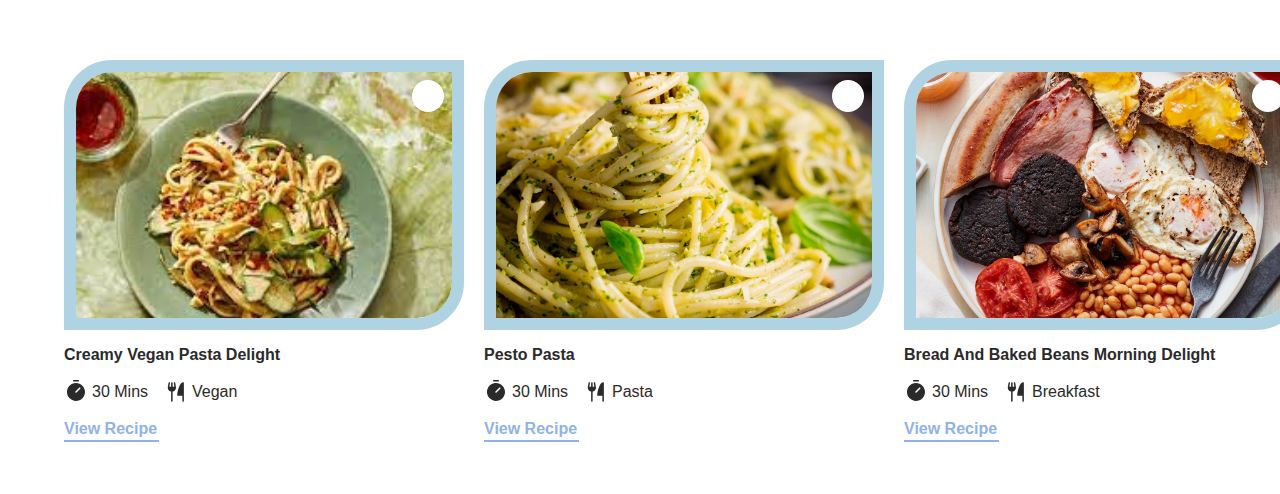
==== commit 3dec1faf: "trending recipe section" ====
--- a/index.html
+++ b/index.html
@@ -104,13 +104,13 @@
             <h2>Trending Recipes</h2>
             <p class="cont__text">Mouth savouring recipes that changed the game in the kitchen!</p>
             <section class="trending__recipes">
-                 <div class="trending__recipe">
+                 <div class="trending__recipe flex-column">
                     <div class="recipe_like  flex-row div-center recipe_like-clicked" > <i class="fa-solid fa-heart"></i></div>
                      <div class="trending__recipe-imagecont">
                         <img src="assets/recipe1.jpg" alt="recipe-img">
                      </div>
                      <span class="recipe-title">Chocoloate Delight flambe</span>
-                     <div class="flex-row div-center recipe-details">
+                     <div class="flex-row  recipe-details">
                            <div class="flex-row div-center ">
                                <img src="assets/Timer.svg" alt="timer">
                                <span class="recipe-time">30 mins</span>
@@ -120,14 +120,15 @@
                             <span class="recipe-category">Desserts</span>
                         </div>
                      </div>
-                 </div>
-                 <div class="trending__recipe">
+                     <a href="#" class="view-recipe">View Recipe</a>
+                 </div>
+                 <div class="trending__recipe flex-column">
                     <div class="recipe_like  flex-row div-center"> <i class="fa-solid fa-heart"></i></div>
                      <div class="trending__recipe-imagecont">
                         <img src="assets/recipe2.jpg" alt="recipe-img">
                      </div>
                      <span class="recipe-title">Yummy chocolate banana smoothie</span>
-                     <div class="flex-row div-center recipe-details">
+                     <div class="flex-row  recipe-details">
                            <div class="flex-row div-center ">
                                <img src="assets/Timer.svg" alt="timer">
                                <span class="recipe-time">30 mins</span>
@@ -137,14 +138,15 @@
                             <span class="recipe-category">Smoothies</span>
                         </div>
                      </div>
-                 </div>
-                 <div class="trending__recipe">
+                     <a href="#" class="view-recipe">View Recipe</a>
+                 </div>
+                 <div class="trending__recipe flex-column">
                     <div class="recipe_like  flex-row div-center"> <i class="fa-solid fa-heart"></i></div>
                      <div class="trending__recipe-imagecont">
                         <img src="assets/recipe3.jpg" alt="recipe-img">
                      </div>
                      <span class="recipe-title">Fresh and Healthy Fruity salad</span>
-                     <div class="flex-row div-center recipe-details">
+                     <div class="flex-row  recipe-details">
                            <div class="flex-row div-center ">
                                <img src="assets/Timer.svg" alt="timer">
                                <span class="recipe-time">30 mins</span>
@@ -154,14 +156,15 @@
                             <span class="recipe-category">Vegan</span>
                         </div>
                      </div>
-                 </div>
-                 <div class="trending__recipe">
+                     <a href="#" class="view-recipe">View Recipe</a>
+                 </div>
+                 <div class="trending__recipe flex-column">
                     <div class="recipe_like  flex-row div-center"> <i class="fa-solid fa-heart"></i></div>
                      <div class="trending__recipe-imagecont">
                         <img src="assets/recipe4.jpg" alt="recipe-img">
                      </div>
                      <span class="recipe-title">Creamy vegan pasta delight</span>
-                     <div class="flex-row div-center recipe-details">
+                     <div class="flex-row  recipe-details">
                            <div class="flex-row div-center ">
                                <img src="assets/Timer.svg" alt="timer">
                                <span class="recipe-time">30 mins</span>
@@ -171,14 +174,15 @@
                             <span class="recipe-category">Vegan</span>
                         </div>
                      </div>
-                 </div>
-                 <div class="trending__recipe">
+                     <a href="#" class="view-recipe">View Recipe</a>
+                 </div>
+                 <div class="trending__recipe flex-column">
                     <div class="recipe_like  flex-row div-center"> <i class="fa-solid fa-heart"></i></div>
                      <div class="trending__recipe-imagecont">
                         <img src="assets/recipe5.jpg" alt="recipe-img">
                      </div>
                      <span class="recipe-title">Pesto pasta</span>
-                     <div class="flex-row div-center recipe-details">
+                     <div class="flex-row  recipe-details">
                            <div class="flex-row div-center ">
                                <img src="assets/Timer.svg" alt="timer">
                                <span class="recipe-time">30 mins</span>
@@ -188,14 +192,15 @@
                             <span class="recipe-category">pasta</span>
                         </div>
                      </div>
-                 </div>
-                 <div class="trending__recipe">
+                     <a href="#" class="view-recipe">View Recipe</a>
+                 </div>
+                 <div class="trending__recipe flex-column">
                     <div class="recipe_like  flex-row div-center"> <i class="fa-solid fa-heart"></i></div>
                      <div class="trending__recipe-imagecont">
                         <img src="assets/recipe6.jpeg" alt="recipe-img">
                      </div>
                      <span class="recipe-title">Bread and baked beans morning delight</span>
-                     <div class="flex-row div-center recipe-details">
+                     <div class="flex-row  recipe-details">
                            <div class="flex-row div-center ">
                                <img src="assets/Timer.svg" alt="timer">
                                <span class="recipe-time">30 mins</span>
@@ -205,6 +210,7 @@
                             <span class="recipe-category">Breakfast</span>
                         </div>
                      </div>
+                     <a href="#" class="view-recipe">View Recipe</a>
                  </div>
             </section>
          </section>
--- a/css/styles.css
+++ b/css/styles.css
@@ -259,7 +259,7 @@
   margin-top: 50px;
 }
 
-.header__left p+a+p > a{
+.header__left p+a+p > a, .view-recipe{
    color: #92b2e6;
    font-weight: 700;
    border-bottom: 2px solid #92b2e6;
@@ -321,12 +321,8 @@
     width: 400px;
     height: 434px;
     max-height: 434px;
-    border: 1rem solid #afd3e2;
     position: relative;
-}
-
-.trending__recipe{
-    border-radius: 20px;
+    gap: 1rem;
 }
 
 .recipe_like{
@@ -339,10 +335,6 @@
 border-radius: 50%;
 }
 
-.trending__recipe-imagecont img{
-    border-radius: 50%;
-}
-
 .recipe_like i{
     color: #DBE2E5;
     }
@@ -353,11 +345,40 @@
     width: 100%;
     height: 270px;
     overflow: hidden;
+    border: 0.8rem solid #afd3e2;
+}
+
+.trending__recipe-imagecont{
+    border-top-left-radius: 3rem;
+    border-bottom-right-radius: 3rem;
+    overflow: hidden;
 }
 
 .trending__recipe-imagecont img{
- object-fit: fill;
-}
+ object-fit: cover;
+}
+
+.recipe-title{
+    font-weight: 600;
+}
+
+.recipe-details{
+    gap: 1rem;
+}
+
+.recipe-details>div{
+    gap: 4px;
+}
+
+.recipe-details img{
+ width: 24px;
+ height: 24px;
+}
+
+.view-recipe{
+    width: 95px;
+}
+
 /* Media queries medium devices */
 @media screen and (max-width: 1024px) {
     h1{
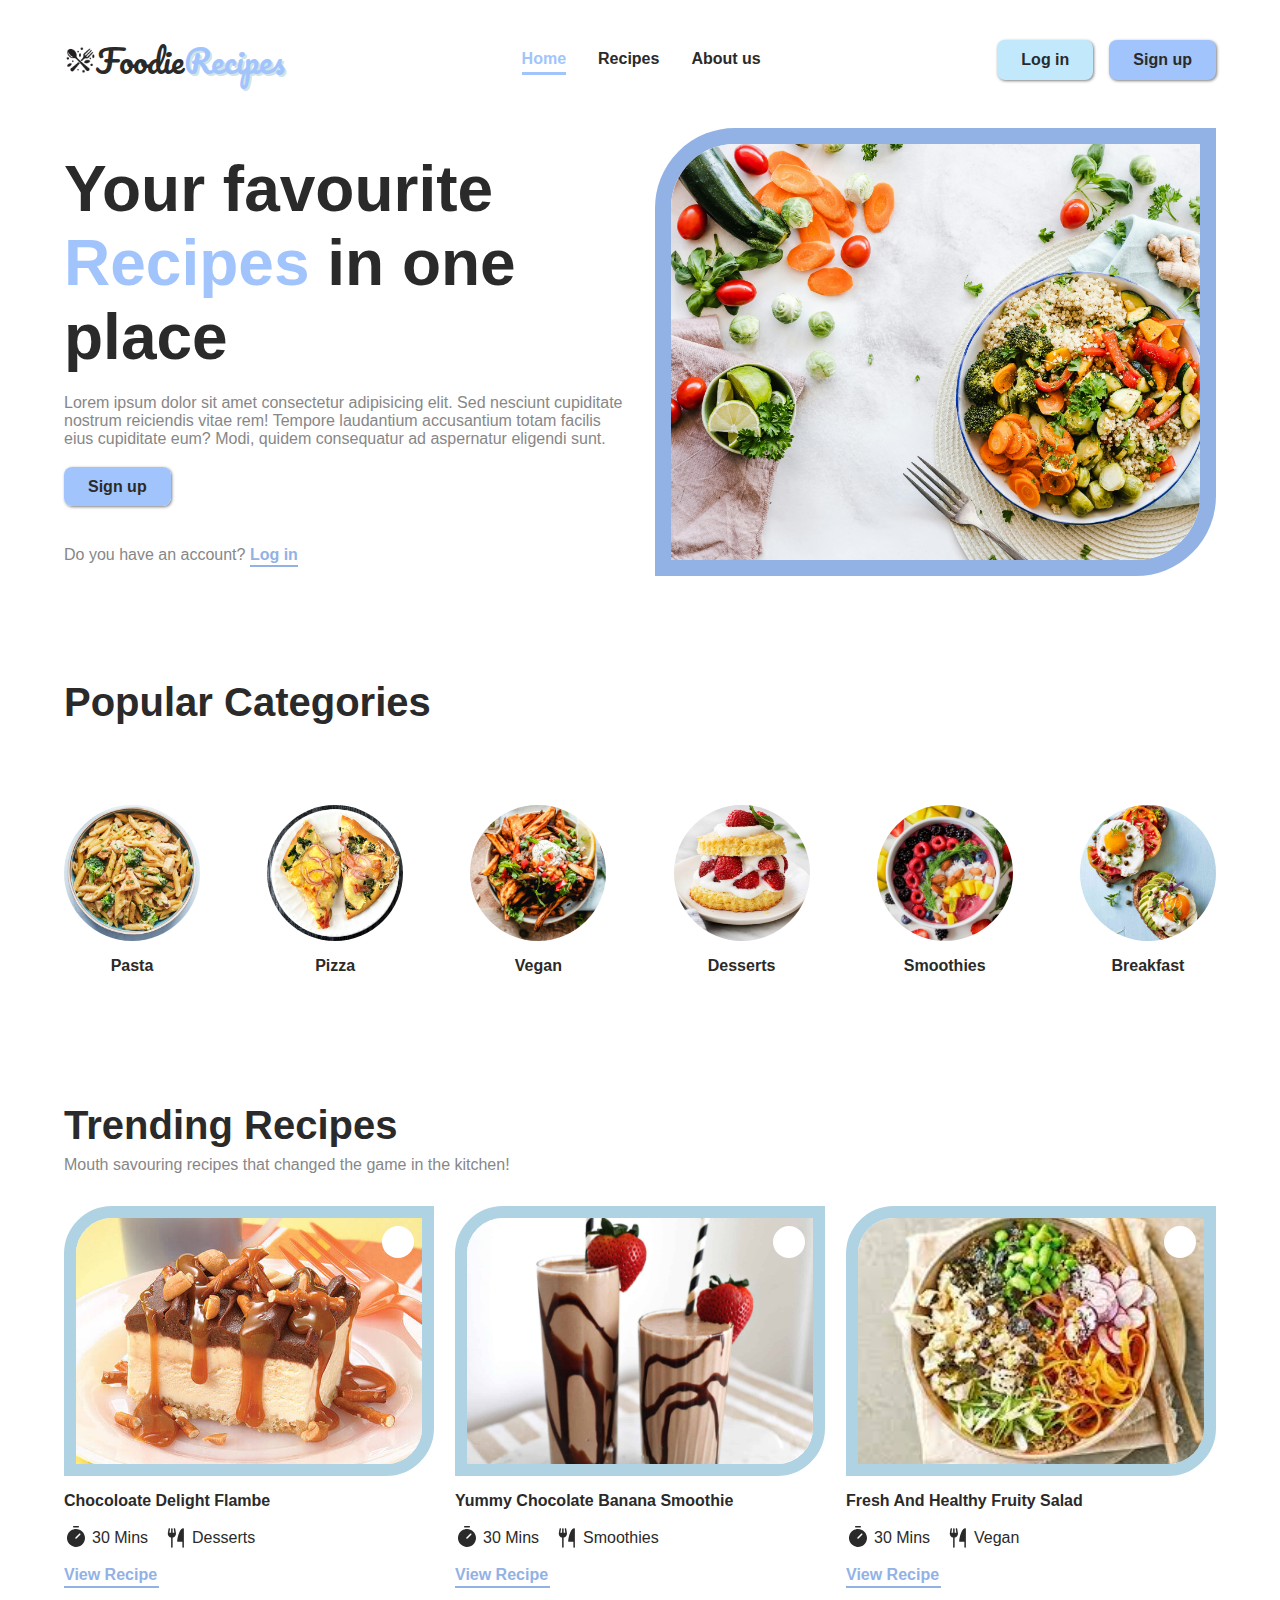
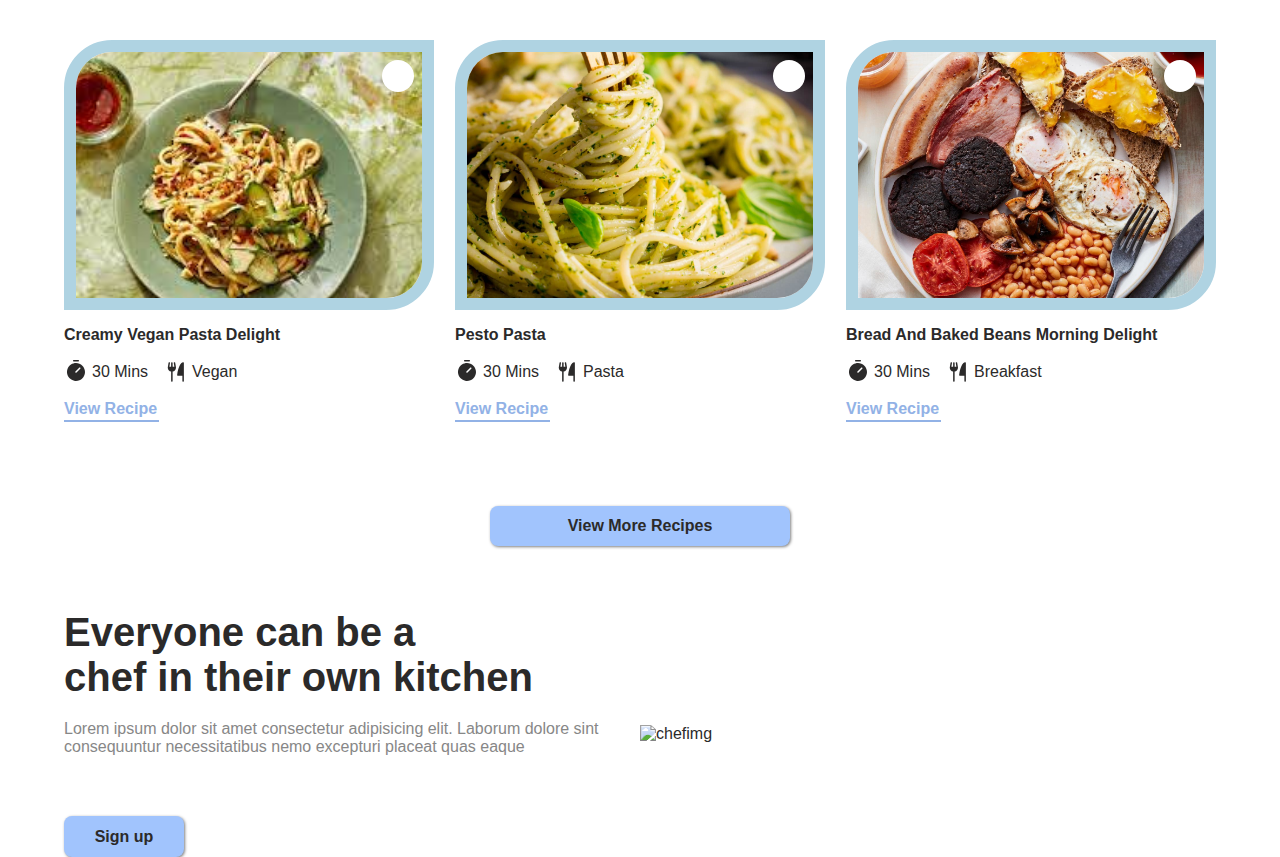
==== commit 4f07cc0c: "chef section" ====
--- a/index.html
+++ b/index.html
@@ -213,8 +213,21 @@
                      <a href="#" class="view-recipe">View Recipe</a>
                  </div>
             </section>
+            <div class="view-more-recipe-btn flex-row div-center"><a href="recipe.html">View More Recipes</a></div>
          </section>
          <!-- Trending categories Ends-->
+         <!-- Chef CTA Section -->
+         <section class="container chef__container cont__section flex-row div-center">
+             <div class="flex-column chef__container-right">
+                <h2>Everyone can be a <br/> chef in their own kitchen</h2>
+                <p class="cont__text">Lorem ipsum dolor sit amet consectetur adipisicing elit. Laborum dolore sint consequuntur necessitatibus nemo excepturi placeat quas eaque</p>
+                <a href="sign-up.html" class="header__login-btn div-center flex-row">Sign up</a>
+            </div>
+            <div>
+                <img src="assets/chefimg.svg" alt="chefimg">
+            </div>
+         </section>
+        <!-- Chef CTA Section Ends-->
      <script src="/javascript/main.js"></script>
 </body>
 </html>--- a/css/styles.css
+++ b/css/styles.css
@@ -153,7 +153,7 @@
 border-bottom: 3px solid #a1c4fd ;
 }
 
-.login__buttons, .header__login-btn{
+.login__buttons, .header__login-btn, .view-more-recipe-btn{
     border: none;
     border-radius: 8px;
     padding: 0.7rem 1.5rem;
@@ -279,9 +279,10 @@
     object-fit: cover;
 }
 
-  .header__right div:hover img{
+  .header__right div:hover img,.cat-item div:hover img ,.trending__recipe-imagecont:hover img{
   filter: saturate(0);
-  transition: filter 500ms ease;
+  transition: filter 300ms ease;
+  cursor: pointer;
   }
 
 
@@ -310,15 +311,14 @@
 }
 
 .trending__recipes{
-    display: grid;
-    grid-template-columns: repeat(3, 1fr);
+   display: flex;
+   flex-wrap: wrap;
     justify-content: space-between;
-    gap: 20px;
     text-transform: capitalize;
 }
 
 .trending__recipe{
-    width: 400px;
+    width: 370px;
     height: 434px;
     max-height: 434px;
     position: relative;
@@ -333,6 +333,8 @@
 width: 2rem;
 height: 2rem;
 border-radius: 50%;
+z-index: 10;
+cursor: pointer;
 }
 
 .recipe_like i{
@@ -377,6 +379,28 @@
 
 .view-recipe{
     width: 95px;
+}
+
+.view-more-recipe-btn{
+    width: 300px;
+    margin: 2rem auto 0;
+}
+
+/* chef cta section style */
+.chef__container{
+    margin-top: 4rem;
+}
+.chef__container div{
+flex-basis: 50%;
+color: #c2e9fb;
+}
+.chef__container-right{
+ gap: 20px;
+}
+
+.chef__container-right a{
+    margin-top: 2.5rem;
+    width: 120px
 }
 
 /* Media queries medium devices */
@@ -513,12 +537,14 @@
         height: 6rem;
       }
 
-      .cat-item div img{
-        cursor: pointer;
-    }
-    .cat-item div>img:hover{
-        filter: saturate(0);
-        transition: filter 500ms ease;
+    /* Trending Recipes Section */
+    .trending__recipes{
+         justify-content: flex-start;
+         gap: 20px;
+     }
+
+     .view-more-recipe-btn{
+        margin: 2rem 0;
     }
 
       
@@ -571,5 +597,9 @@
         height: 4.8rem;
       }
 
+      .view-more-recipe-btn{
+       width: 100%;
+    }
+
 
 }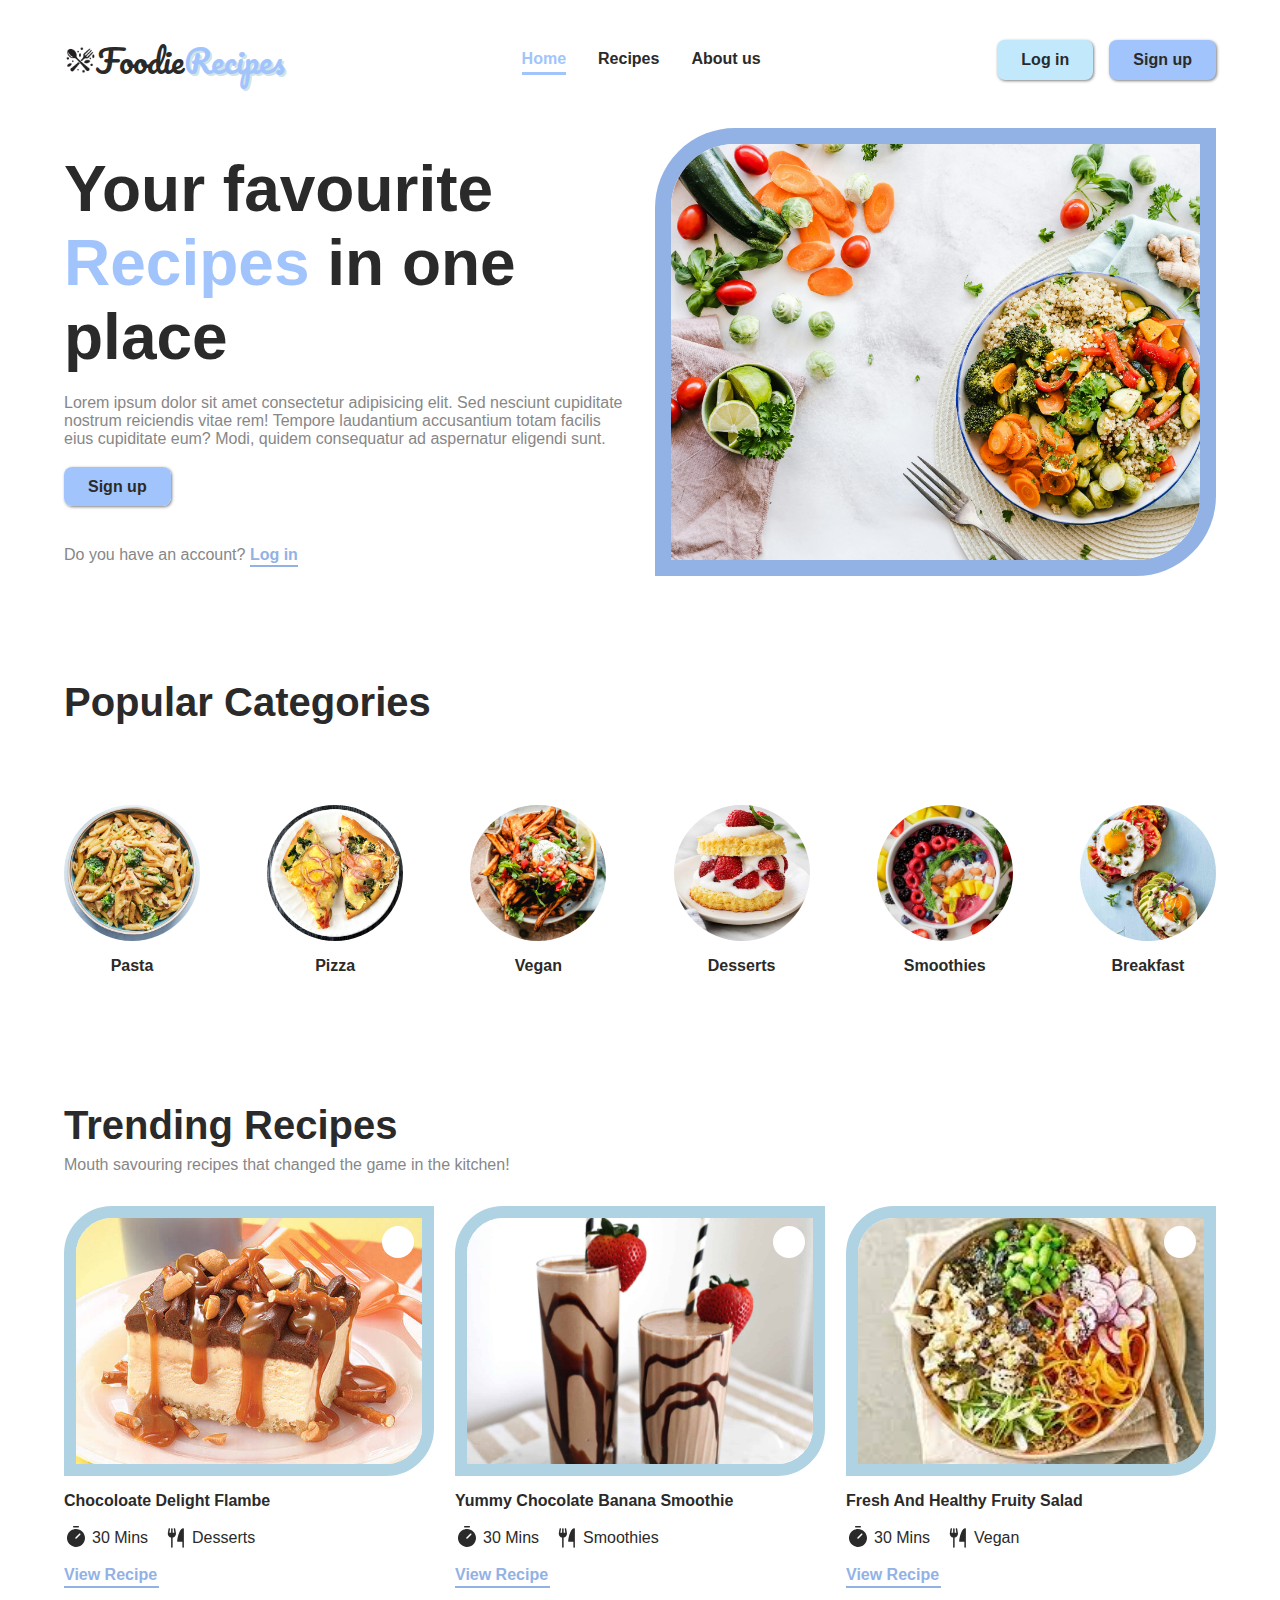
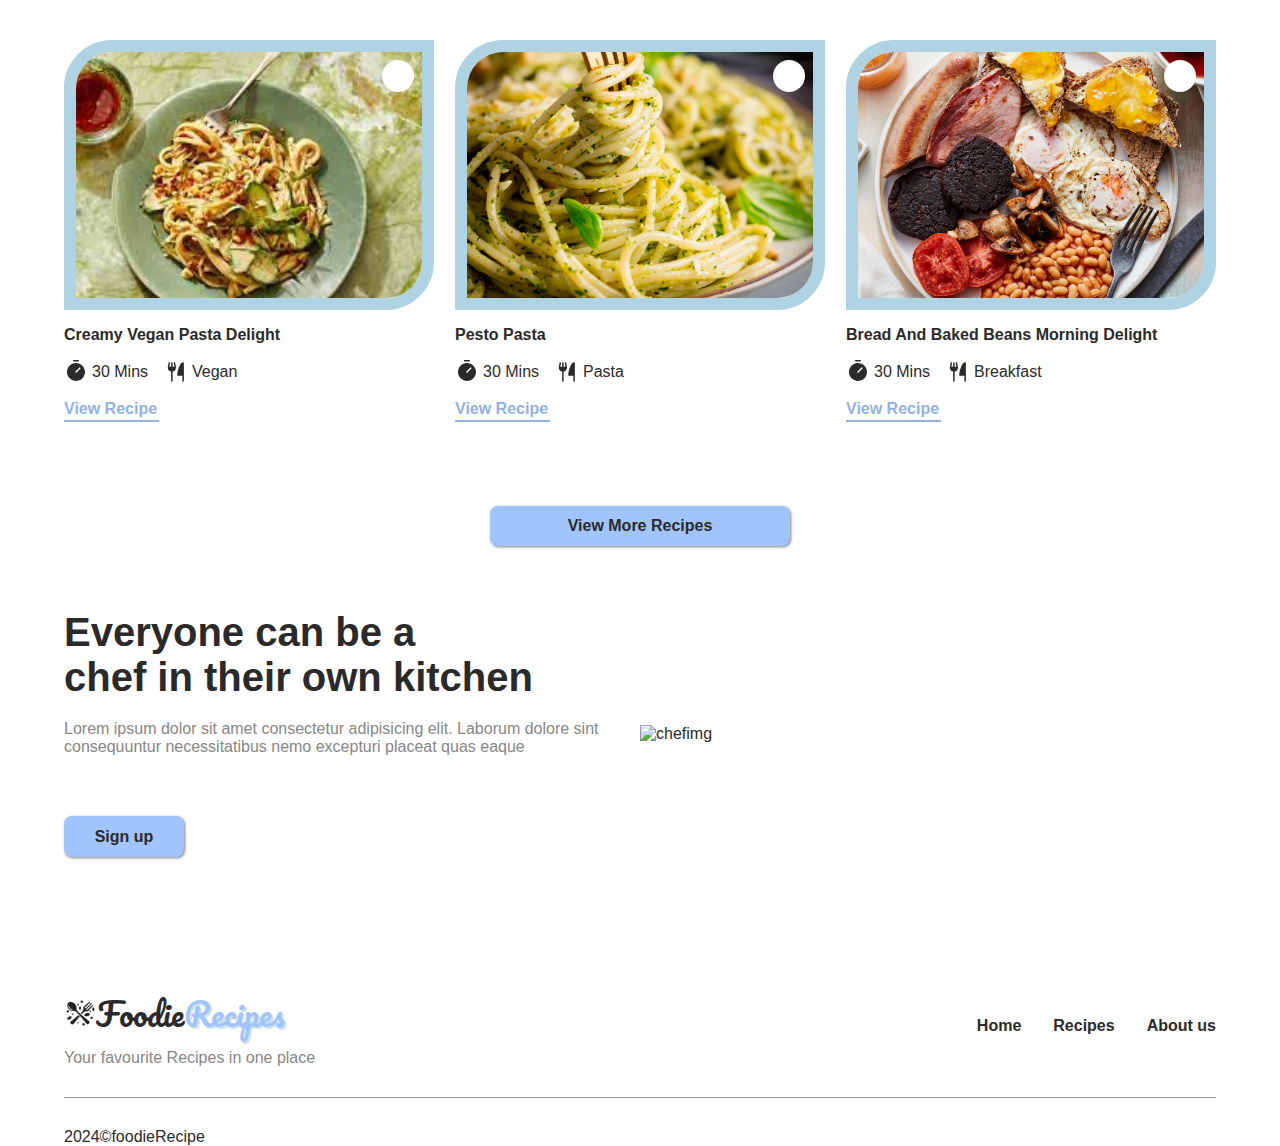
==== commit 35c78116: "chef section" ====
--- a/index.html
+++ b/index.html
@@ -40,7 +40,7 @@
     </nav>
      <!-- NavBar Ends-->
      <!--Header -->
-     <header class="container header__container flex-row ">
+     <header class="container header__container flex-row space-between">
          <section class="header__left">
              <h1>Your favourite <span> Recipes</span> in one place</h1>
              <p class="cont__text">Lorem ipsum dolor sit amet consectetur adipisicing elit. Sed nesciunt cupiditate nostrum reiciendis vitae rem! Tempore laudantium accusantium totam facilis eius cupiditate eum? Modi, quidem consequatur ad aspernatur eligendi sunt.</p>
@@ -103,7 +103,7 @@
          <section class="container cont__section trending__container">
             <h2>Trending Recipes</h2>
             <p class="cont__text">Mouth savouring recipes that changed the game in the kitchen!</p>
-            <section class="trending__recipes">
+            <section class="trending__recipes space-between">
                  <div class="trending__recipe flex-column">
                     <div class="recipe_like  flex-row div-center recipe_like-clicked" > <i class="fa-solid fa-heart"></i></div>
                      <div class="trending__recipe-imagecont">
@@ -228,6 +228,28 @@
             </div>
          </section>
         <!-- Chef CTA Section Ends-->
+        <!-- Footer -->
+        <footer class="footer cont__section container">
+              <section class="flex-row  space-between  footer__top">
+                <div>
+                    <a href="index.html" class="nav__logo flex-row footer__logo"> <img src="/assets/foodie-logo.png" alt="logo"> Foodie<span>Recipes</span></a>
+                    <p class="cont__text">Your favourite Recipes in one place</p>
+                </div>
+                <ul class="flex-row footer__items  div-center">
+                    <li><a href="#">Home</a></li>
+                    <li><a href="/recipe.html">Recipes</a></li>
+                    <li><a href="/about.html">About us</a></li>
+                </ul>
+              </section>
+              <section class="flex-row space-between">
+                <span>2024&copy;foodieRecipe</span>
+                <div class="social-icons flex-row">
+                    <a href="#"><i class="fab fa-twitter"></i></a>
+                    <a href="#"><i class="fab fa-github"></i></a>
+                    <a href="#"><i class="fab fa-instagram"></i></a>
+                  </div>
+              </section>
+        </footer>
      <script src="/javascript/main.js"></script>
 </body>
 </html>--- a/css/styles.css
+++ b/css/styles.css
@@ -116,7 +116,7 @@
     text-shadow: 2px 2px #d0e3e7;
 }
 
-.nav__items{
+.nav__items, .footer__items{
   gap: 32px;
   font-weight: 600;
 }
@@ -239,7 +239,6 @@
 
 .header__container{
     margin-top: 2rem ;
-    justify-content: space-between;
     gap: 30px;
 }
 
@@ -313,7 +312,6 @@
 .trending__recipes{
    display: flex;
    flex-wrap: wrap;
-    justify-content: space-between;
     text-transform: capitalize;
 }
 
@@ -394,13 +392,31 @@
 flex-basis: 50%;
 color: #c2e9fb;
 }
-.chef__container-right{
+.chef__container-right,.social-icons {
  gap: 20px;
 }
 
 .chef__container-right a{
     margin-top: 2.5rem;
     width: 120px
+}
+
+/* footer  styles*/
+.footer__logo{
+    align-items: center;
+    margin-bottom: 0.5rem;
+}
+
+.footer__top{
+    padding-bottom: 30px;
+    margin-bottom: 30px;
+    border-bottom: 1px solid rgb(145, 143, 143);
+}
+
+.social-icons i{
+    font-size: 1.5rem;
+    color: #92b2e6;
+    margin-bottom: 30px;
 }
 
 /* Media queries medium devices */
@@ -551,7 +567,7 @@
 }
 
 /* Media queries small devices */
-@media screen and (max-width: 500px) {
+@media screen and (max-width: 600px) {
     h1{
         font-size: 2rem;
     }
@@ -598,8 +614,32 @@
       }
 
       .view-more-recipe-btn{
-       width: 100%;
-    }
-
-
+        margin-top: 0;
+       width: 15rem;
+    }
+
+    /* chef cta section style */
+.chef__container{
+   flex-direction: column-reverse;
+}
+
+.chef__container-right a{
+    margin-top: 0;
+}
+
+/* footer */
+
+.footer section, .footer__top ul{
+    flex-direction: column;
+}
+
+.footer__top ul, .social-icons{
+    margin-top: 20px;
+}
+
+.footer__top ul{
+justify-content: flex-start;
+align-items: start;
+gap: 20px;
+}
 }